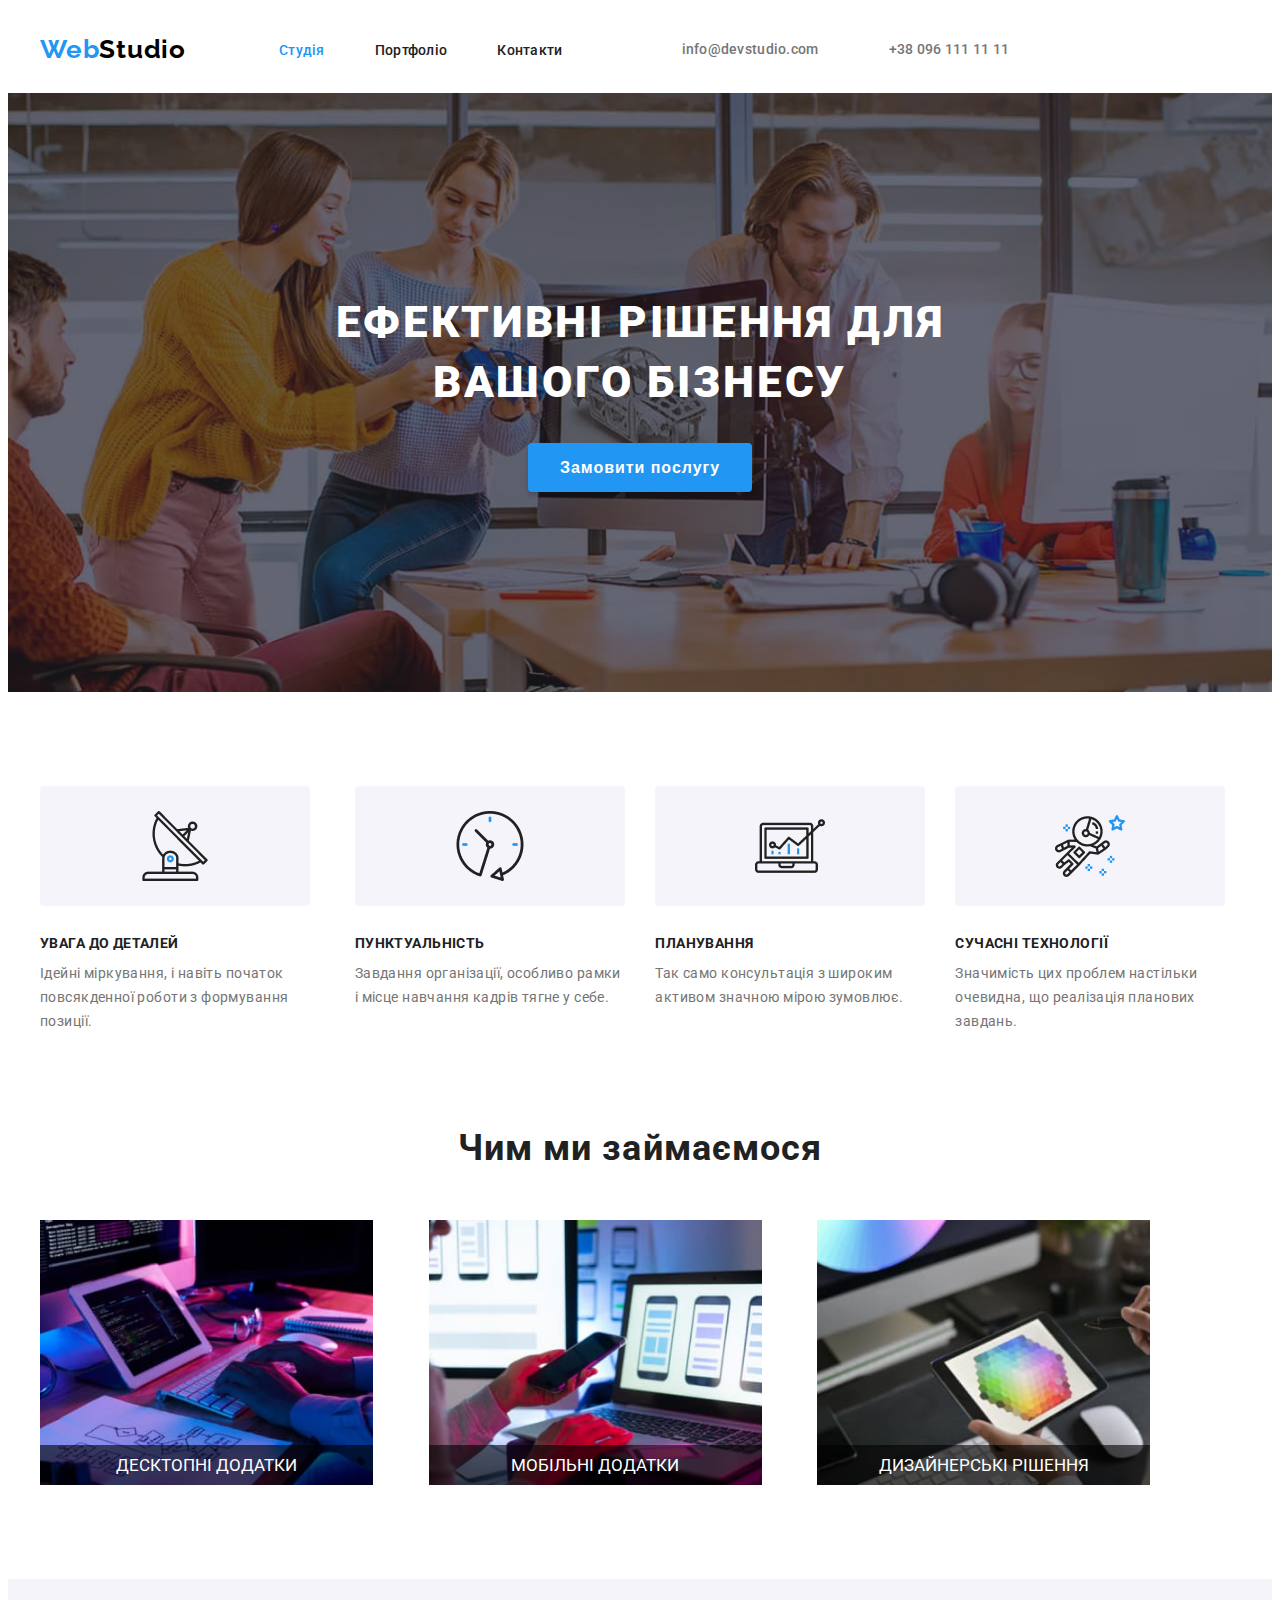
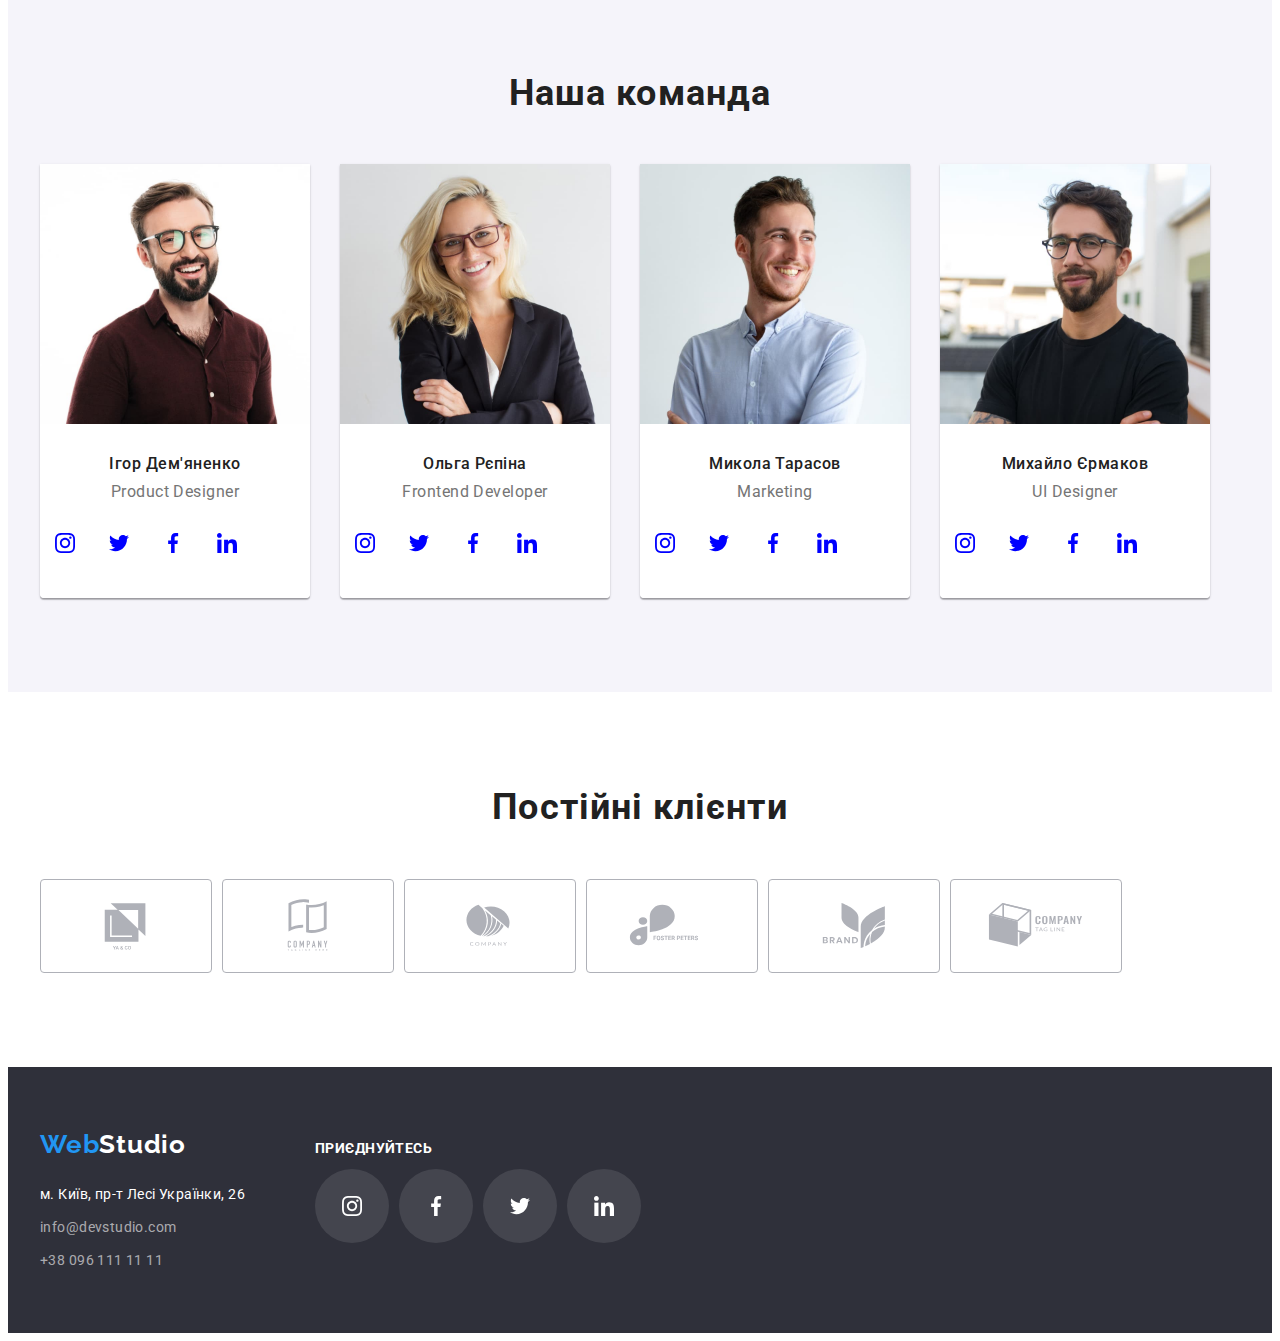
==== index.html @ fe5bbd35 "982747834642" ====
<!DOCTYPE html>
<html lang="en">
<head>
  <meta charset="UTF-8">
  <meta name="viewport" content="width=device-width, initial-scale=1.0">
  <title>Document</title>
  <link rel="stylesheet" href="https://cdnjs.cloudflare.com/ajax/libs/modern-normalize/2.0.0/modern-normalize.min.css" integrity="sha512-4xo8blKMVCiXpTaLzQSLSw3KFOVPWhm/TRtuPVc4WG6kUgjH6J03IBuG7JZPkcWMxJ5huwaBpOpnwYElP/m6wg==" crossorigin="anonymous" referrerpolicy="no-referrer" />
  <link rel="preconnect" href="https://fonts.googleapis.com">
<link rel="preconnect" href="https://fonts.gstatic.com" crossorigin>
<link href="https://fonts.googleapis.com/css2?family=Raleway:ital,wght@0,100..900;1,100..900&family=Roboto:ital,wght@0,100;0,300;0,400;0,500;0,700;0,900;1,100;1,300;1,400;1,500;1,700;1,900&display=swap" rel="stylesheet">
  <link rel="stylesheet" href="./css/reset.css">
  <link rel="stylesheet" href="./css/style.css">

</head>
<body>

<header class="header">
  <div class="container header-box">
    <a href="./index.html" class="header-logo"><span class="logo-color">Web</span>Studio</a>
    
    <ul class="nav-list">
      <li class="nav-item"><a class="nav-link ective" href="./index.html">Студія</a></li>
      <li class="nav-item"><a class="nav-link" href="./pages/portfolio.html">Портфоліо</a></li>
      <li class="nav-item"><a class="nav-link" href="#">Контакти</a></li>
    </ul>
  
  <nav class="header-nav">
  <ul class="header-list">
    <li class="header-item"><a class="header-link" href="mailto:info@devstudio.com">
    <svg class="headersvg">
       <use href="./images/symbol-defs.svg#icon-smartphone"></use>

       </svg>info@devstudio.com</a>
       </li>

    <li class="header-item"><a class="header-link" href="tel:+380961111111">
       <svg class="headersvg">
       <use href="./images/symbol-defs.svg#icon-envelope-hover"></use>

       </svg> +38 096 111 11 11 </a>
    </li>
  </nav>

  </ul>
  </div>
</header>

<main>
  <!-- секція герой -->
  <section class="hero">
    <div class="container">
    <h1 class="hero-title">Ефективні рішення для вашого бізнесу</h1>
    <button type="button" class="hero-btn">Замовити послугу</button>
  </div>
  </section>
  <!-- секція рішення -->
   <section class="decision">
    <div class="container">
    <ul class="decision-list">
      <li class="decision-item">
        <h2 class="decision-title">УВАГА ДО ДЕТАЛЕЙ</h2>
        <p class="decision-text">Ідейні міркування, і навіть початок повсякденної роботи з формування позиції.</p>
      </li>
      <li class="decision-item">
        <h2 class="decision-title">ПУНКТУАЛЬНІСТЬ</h2>
        <p class="decision-text">Завдання організації, особливо рамки і місце навчання кадрів тягне у себе.</p>
      </li>
      <li class="decision-item">
        <h2 class="decision-title">ПЛАНУВАННЯ</h2>
        <p class="decision-text">Так само консультація з широким активом значною мірою зумовлює.</p>
      </li>
      <li class="decision-item">
        <h2 class="decision-title">СУЧАСНІ ТЕХНОЛОГІЇ</h2>
        <p class="decision-text">Значимість цих проблем настільки очевидна, що реалізація планових завдань.</p>
      </li>
    </ul>
  </div>
   </section>
   <!-- секція Чим ми займаємося -->
   <section class="services">
    <div class="container"> 
    <h2 class="services-title">Чим ми займаємося</h2>
    <ul class="services-list">
      
      
<div class="service-container">
    <div class="service-item">
        <img src="./img/pc.jpg" alt="Десктопні додатки">
        <div class="service-label">ДЕСКТОПНІ ДОДАТКИ</div>
    </div>
    <div class="service-item">
        <img src="./img/phoneandpc.jpg" alt="Мобільні додатки">
        <div class="service-label">МОБІЛЬНІ ДОДАТКИ</div>
    </div>
    <div class="service-item">
        <img src="./img/design.jpg" alt="Дизайнерські рішення">
        <div class="service-label">ДИЗАЙНЕРСЬКІ РІШЕННЯ</div>
    </div>
</div>

  </ul>
</div>
   </section>

<section class="team">
  <div class="container">
    <h2 class="team-title">Наша команда</h2>
    <ul class="team-list">
      <li class="team-item">
        <img class="team-img" src="./img/ihordemyanenko.jpg" alt="Ігор Дем'яненко">
        <div class="team-box">
        <h3 class="team-nam">Ігор Дем'яненко</h3>
        <p class="team-text">Product Designer</p>
        <ul class="team-ul">
          <li class="team-li">
            <a target="_blank" href="https://www.instagram.com/" class="team-link">
                 <svg class="team-svg">
                  <use href="/img/symbol-defs.svg#icon-instagram" class="team-app"></use>
                 </svg>
            </a>
          </li>
        </ul>
        <ul class="team-ul">
          <li class="team-li">
            <a target="_blank" href="https://twitter.com/?lang=ru" class="team-link">
                 <svg class="team-svg">
                  <use href="/img/symbol-defs.svg#icon-twitter" class="team-app"></use>
                 </svg>
            </a>
          </li>
        </ul>
        <ul class="team-ul">
          <li class="team-li">
            <a target="_blank" href="https://uk-ua.facebook.com/" class="team-link">
                 <svg class="team-svg">
                  <use href="/img/symbol-defs.svg#icon-facebook" class="team-app"></use>
                 </svg>
            </a>
          </li>
        </ul>
        <ul class="team-ul">
          <li class="team-li">
            <a target="_blank" href="https://ua.linkedin.com/" class="team-link">
                 <svg class="team-svg">
                  <use href="/img/symbol-defs.svg#icon-linkedin-1" class="team-app"></use>
                 </svg>
            </a>
          </li>
        </ul>
      </div>
      </li>
      <li class="team-item">
        <img class="team-img" src="./img/olgarepina.jpg" alt="Ольга Рєпіна">
        <div class="team-box">
        <h3 class="team-nam">Ольга Рєпіна</h3>
        <p class="team-text">Frontend Developer</p>
        <ul class="team-ul">
          <li class="team-li">
            <a target="_blank" href="https://www.instagram.com/" class="team-link">
                 <svg class="team-svg">
                  <use href="/img/symbol-defs.svg#icon-instagram" class="team-app"></use>
                 </svg>
            </a>
          </li>
        </ul>
        <ul class="team-ul">
          <li class="team-li">
            <a target="_blank" href="https://twitter.com/?lang=ru" class="team-link">
                 <svg class="team-svg">
                  <use href="/img/symbol-defs.svg#icon-twitter" class="team-app"></use>
                 </svg>
            </a>
          </li>
        </ul>
        <ul class="team-ul">
          <li class="team-li">
            <a target="_blank" href="https://uk-ua.facebook.com/" class="team-link">
                 <svg class="team-svg">
                  <use href="/img/symbol-defs.svg#icon-facebook" class="team-app"></use>
                 </svg>
            </a>
          </li>
        </ul>
        <ul class="team-ul">
          <li class="team-li">
            <a target="_blank" href="https://ua.linkedin.com/" class="team-link">
                 <svg class="team-svg">
                  <use href="/img/symbol-defs.svg#icon-linkedin-1" class="team-app"></use>
                 </svg>
            </a>
          </li>
        </ul>
      </div>
      </li>
      
      <li class="team-item">
        <img class="team-img" src="./img/mykolatarasov.jpg" alt="Микола Тарасов">
        <div class="team-box">
        <h3 class="team-nam">Микола Тарасов</h3>
        <p class="team-text">Marketing</p>
        <ul class="team-ul">
          <li class="team-li">
            <a target="_blank" href="https://www.instagram.com/" class="team-link">
                 <svg class="team-svg">
                  <use href="/img/symbol-defs.svg#icon-instagram" class="team-app"></use>
                 </svg>
            </a>
          </li>
        </ul>
        <ul class="team-ul">
          <li class="team-li">
            <a target="_blank" href="https://twitter.com/?lang=ru" class="team-link">
                 <svg class="team-svg">
                  <use href="/img/symbol-defs.svg#icon-twitter" class="team-app"></use>
                 </svg>
            </a>
          </li>
        </ul>
        <ul class="team-ul">
          <li class="team-li">
            <a target="_blank" href="https://uk-ua.facebook.com/" class="team-link">
                 <svg class="team-svg">
                  <use href="/img/symbol-defs.svg#icon-facebook" class="team-app"></use>
                 </svg>
            </a>
          </li>
        </ul>
        <ul class="team-ul">
          <li class="team-li">
            <a target="_blank" href="https://ua.linkedin.com/" class="team-link">
                 <svg class="team-svg">
                  <use href="/img/symbol-defs.svg#icon-linkedin-1" class="team-app"></use>
                 </svg>
            </a>
          </li>
        </ul>
      </div>
      </li>
     
      <li class="team-item">
        <img class="team-img" src="./img/mykhailoyermakov.jpg" alt="Михайло Єрмаков">
        <div class="team-box">
        <h3 class="team-nam">Михайло Єрмаков</h3>
        <p class="team-text">UI Designer</p>
        <ul class="team-ul">
          <li class="team-li">
             <a target="_blank" href="https://www.instagram.com/" class="team-link">
                 <svg class="team-svg">
                  <use href="/img/symbol-defs.svg#icon-instagram" class="team-app"></use>
                 </svg>
            </a>
          </li>
        </ul>
        <ul class="team-ul">
          <li class="team-li">
            <a target="_blank" href="https://twitter.com/?lang=ru" class="team-link">
                 <svg class="team-svg">
                  <use href="/img/symbol-defs.svg#icon-twitter" class="team-app"></use>
                 </svg>
            </a>
          </li>
        </ul>
        <ul class="team-ul">
          <li class="team-li">
            <a target="_blank" href="https://uk-ua.facebook.com/" class="team-link">
                 <svg class="team-svg">
                  <use href="/img/symbol-defs.svg#icon-facebook" class="team-app"></use>
                 </svg>
            </a>
          </li>
        </ul>
        <ul class="team-ul">
          <li class="team-li">
            <a target="_blank" href="https://ua.linkedin.com/" class="team-link">
                 <svg class="team-svg">
                  <use href="/img/symbol-defs.svg#icon-linkedin-1" class="team-app"></use>
                 </svg>
            </a>
          </li>
        </ul>
      </div>
      </li>
      
    </ul>
  </div>
   </section>

<!-- ============================================= -->
<section class="clients">
  <div class="container">
  <h2 class="clients-title">Постійні клієнти</h2>
  <ul class="ul-clients">
  
   <li class="li-clients"><a href="#"  class="a-clients"><svg class="icon-clients"><use href="/img/symbol-defs.svg#icon-qwerty"></use></svg></a></li>
   <li class="li-clients"><a href="#"  class="a-clients"><svg class="icon-clients"><use href="/img/symbol-defs.svg#icon-cartaa"></use></svg></a></li>
   <li class="li-clients"><a href="#"  class="a-clients"><svg class="icon-clients"><use href="/img/symbol-defs.svg#icon-plan"></use></svg></a></li>
   <li class="li-clients"><a href="#"  class="a-clients"><svg class="icon-clients"><use href="/img/symbol-defs.svg#icon-logotip"></use></svg></a></li>
   <li class="li-clients"><a href="#"  class="a-clients"><svg class="icon-clients"><use href="/img/symbol-defs.svg#icon-listik"></use></svg></a></li>
   <li class="li-clients"><a href="#"  class="a-clients"><svg class="icon-clients"><use href="/img/symbol-defs.svg#icon-corobka"></use></svg></a></li>

  </ul>
 </div>
</section>
</main>

<!-- ============================================= -->
<footer class="footer">
  <div class="container footercontainer">
<div class="footer-div">
  <a href="./index.html" class="head-logo"><span class="log-color">Web</span>Studio</a>
  <address class="address">
  <a class="address-link" href="./index.html/https://www.google.com/maps/d/viewer?mid=10uSM3H-mIU3GznYo2szRIEphczw&hl=en_US&ll=50.42732700000001%2C30.538092&z=17" target="_blank">м. Київ, пр-т Лесі Українки, 26</a>
  <ul class="footer-list">
    <li  class="footer-item"><a class="footer-link" href="mailto:info@devstudio.com">info@devstudio.com</a></li>
    <li  class="footer-item"><a class="footer-link" href="tel:+380961111111">+38 096 111 11 11</a></li>
  </ul>
</address>

</div>

<div class="div-footer-icons">

<h3 class="h3-footer-join">приєднуйтесь</h3>

<ul class="ul-footer-join">
  
  <li class="li-footer-join"><a href="#"  class="a-footer-join"><svg class="icon-footer-join"><use href="/img/symbol-defs.svg#icon-instagramx"></use></svg></a></li>
  <li class="li-footer-join"><a href="#"  class="a-footer-join"><svg class="icon-footer-join"><use href="/img/symbol-defs.svg#icon-facebookx"></use></svg></a></li>
  <li class="li-footer-join"><a href="#"  class="a-footer-join"><svg class="icon-footer-join"><use href="/img/symbol-defs.svg#icon-twitterx"></use></svg></a></li>
 <li class="li-footer-join"><a href="#"  class="a-footer-join"><svg class="icon-footer-join"><use href="/img/symbol-defs.svg#icon-linkedinx"></use></svg></a></li>

</div>

</footer> 

</div>

</ul>

</body>

</html>
---- css/style.css ----
:root {
    --logo-color:#000;
    --accent-color:#2196F3;
    --text-color:#212121;
    --addtext-color:#757575;
    --title-color:#FFF;
    --team-beckground:#F5F4FA;
    --clients-background:#F5F4FA;
    --footer-beckground:#2F303A;
    --footer-number:rgba(255, 255, 255, 0.60);


}

body {

    font-family: "Roboto";
   
   }

   .container {
    width: 1200px;
    margin-right: auto;
    margin-left: auto;
    padding-left: 15px;
    padding-right: 15px;
    /* outline: 1px solid red; */
}

.header {
    padding-top: 24px;
    padding-bottom: 25px;
}

.header-box {
    display: flex;
   align-items: center;
}

.header-logo  {
color: var(--logo-color);
font-family: "Raleway";
font-size: 26px;
font-style: normal;
font-weight: 700;
line-height: 1.38;
letter-spacing: 0.78px;
margin-right: 93px;
}


.logo-color  {
color: var(--accent-color);
font-family: "Raleway";
font-size: 26px;
font-style: normal;
font-weight: 700;
line-height: 1.38;
letter-spacing: 0.78px;
}

.log-color   {
color: var(--accent-color);
color: #2196F3;
font-family: "Raleway";
font-size: 26px;
font-style: normal;
font-weight: 700;
line-height: 1.38;
letter-spacing: 0.78px;
}

.head-logo {
color: var(--logo-color);
color: #FFF;
font-family: "Raleway";
font-size: 26px;
font-style: normal;
font-weight: 700;
line-height: 1.38;
letter-spacing: 0.78px;
}

.header-nav{
    margin-left: 93px;
    margin-right: auto;
    display: flex;
    gap: 50px;
}

.nav-list {
    display: flex;
    gap: 50px;
}

.header-list {
    display: flex;
    gap: 50px;
    margin-left: auto;
}

.header-item{
    display: flex;
    align-items: center;
}

.header-item:hover{
    color: var(--accent-color);
    .headersvg{
        fill: #2196F3;
    }
}

.header-link:hover{
    color: var(--accent-color);
    font-size: 14px;
    font-style: normal;
    font-weight: 500;
    line-height: normal;
    letter-spacing: 0.28px;
}

.header-link{
    color: var(--addtext-color);
     font-size: 14px;
    font-style: normal;
    font-weight: 500;
    line-height: normal;
    letter-spacing: 0.28px;
    display: flex;
    align-items: center;
    gap: 10px;
}

.header-list{
 display: flex;
 gap: 50px;
}

.headersvg{
    fill: red;
}

.header-item:first-child .headersvg{
    width: 16px;
    height: 12px;
}

.headersvg:last-child{
    width: 10px;
    height: 16px;
}

.nav-link {
 color: var(--text-color);  
font-size: 14px;
font-style: normal;
font-weight: 500;
line-height: 1.14;
letter-spacing: 0.28px;
}

.ective {
    color: var(--accent-color);
}

.nav-link:hover,  .nav-link:focus {
color: var(--accent-color);

}

.header-link {
color: var(--addtext-color);
font-size: 14px;
font-weight: 500;
line-height: 1.14;
letter-spacing: 0.28px;
}

.header-link:hover {
    color: var(--accent-color);
}
/* ==================== */







.hero {
background-color: var(--footer-beckground);
padding-top: 200px;
padding-bottom: 200px;
text-align: center;
background-image:linear-gradient(rgba(47, 48, 58, 0.40),rgba(47, 48, 58, 0.40)),url(../img/bag.jpg);
background-repeat: no-repeat;
background-position: center;
background-size: cover;
}

.hero-title {
    color: var(--title-color);
    text-align: center;
    font-size: 44px;
    font-style: normal; 
    font-weight: 900;
    line-height: 1.36;
    letter-spacing: 2.64px;
    text-transform: uppercase;
    width: 696px;
    margin-left: auto;
    margin-right: auto;
    margin-bottom: 30px;
}


.hero-btn {
 background-color: var(--accent-color);
color: var(--title-color);
text-align: center;
font-size: 16px;
font-style: normal;
font-weight: 700;
line-height: 1.87; /* 187.5% */
letter-spacing: 0.96px;
padding: 10px 32px;
border: none;
border-radius: 4px;
box-shadow: 0px 4px 4px 0px rgba(0, 0, 0, 0.15);

}
/* ========================== */
.decision {
    background-color: var(--main-background);
    padding-top: 94px;
    
}

.decision-list {
    display: flex;
  gap: 30px;
}

.decision-item::before {
content:"";
display: block;
width: 270px;
height: 120px;
border-radius: 4px;
background: #F5F4FA;
background-image: url(../img/antenna.png);
background-repeat: no-repeat;
background-position: center;
background-size: 70px;
margin-bottom: 30px;
}

.decision-item:nth-child(2)::before {
 background-image: url(../img/clock.png);
}

.decision-item:nth-child(3)::before {
    background-image: url(../img/diagram.png)
   }

   .decision-item:nth-child(4)::before {
    background-image: url(../img/astronaut.png);
   }


.decision-title {
color: var(--text-color);
font-size: 14px;
font-style: normal;
font-weight: 700;
line-height: 1.14;
letter-spacing: 0.42px;
text-transform: uppercase;
margin-bottom: 10px;
}

.decision-text {
color: var(--addtext-color);
font-size: 14px;
font-style: normal;
font-weight: 400;
line-height: 1.71; /* 171.429% */
letter-spacing: 0.42px;
}
/* ================================== */
.services {
    padding-top: 94px;
    padding-bottom: 94px;
    
}

.services-list{
    display: flex;
    gap: 30px;
}

   .services-title {
color: var(--text-color);
text-align: center;
font-size: 36px;
font-style: normal;
font-weight: 700;
line-height: 1.16;
letter-spacing: 1.08px;
margin-bottom: 50px;
   }

.service-container {
    display: flex;
    justify-content: space-between;
}

.service-item {
    position: relative;
    width: 30%; 
}

.service-item img {
    width: 100%;
    height: auto;
    display: block;
}

.service-label {
    position: absolute;
    bottom: 0;
    left: 0;
    right: 0;
    background-color: rgba(0, 0, 0, 0.6); /* Напівпрозорий чорний фон */
    color: #ffffff;
    text-align: center;
    padding: 10px 0;
    font-size: 17px; 
    
}

/* ================================== */

.team {
    background-color: var(--team-beckground);
  padding-top: 94px;
  padding-bottom: 94px;
  align-items: center;
  justify-content: center;
  display: flex;
}

.team-img {
    width: 270px;
}

.team-list {
    display: flex;
    gap: 30px;
}

.team-item {
    border-radius: 0px 0px 4px 4px;
    box-shadow: 0px 1px 3px 0px rgba(0, 0, 0, 0.12), 0px 1px 1px 0px rgba(0, 0, 0, 0.14), 0px 2px 1px 0px rgba(0, 0, 0, 0.20);
}

.team-box {
   padding-top: 30px;
   padding-bottom: 30px;
   background-color: #FFF;
   border-radius: 0px 0px 4px 4px;
}

.team-title {
    color: var(--text-color);
text-align: center;
font-size: 36px;
font-style: normal;
font-weight: 700;
line-height: 1.16;
letter-spacing: 1.08px;
margin-bottom: 50px;
}

.team-nam {
    color: var(--text-color);
 text-align: center;
    font-size: 16px;
    font-style: normal;
    font-weight: 500;
    line-height: normal;
    letter-spacing: 0.48px;
    margin-bottom: 10px;
}



.team-text {
    color: var(--addtext-color);
text-align: center;
font-size: 16px;
font-style: normal;
font-weight: 400;
line-height: 1.18;
letter-spacing: 0.48px;
}

.team-ul{
    display: inline-block;
    gap: 10px;
    margin-top: 16px;
}

.team-svg{
    width: 20px;
    height: 20px;
    fill: blue;
}

.team-link{
    width: 50px;
    height: 50px;
    border-radius: 50%;
    display: flex;
    justify-content: center;
    align-items: center;
}


/* ================== */
    

.clients {
    background-color: var(--clients-beckground);
    padding-top: 94px;
    padding-bottom: 94px;
}

.clients-title {
    color: var(--text-color);
text-align: center;
font-size: 36px;
font-style: normal;
font-weight: 700;
line-height: 1.19;
letter-spacing: 1.08px;
padding-bottom: 50px;
}

.footer {
    background-color: var(--footer-beckground);
    padding-top: 60px;
    padding-bottom: 60px;
}

.footercontainer{
    display: flex;
    align-items: baseline;
}

.footer-div{
    margin-right: 70px;
}

.address-link {
    color: var(--title-color);
font-size: 14px;
font-style: normal;
font-weight: 400;
line-height: 1.71; /* 171.429% */
letter-spacing: 0.42px;
}

.address {
    margin-top: 20px;
}


.footer-link {
    color: var(--footer-number);
font-size: 14px;
font-style: normal;
font-weight: 400;
line-height: 1.71; /* 171.429% */
letter-spacing: 0.42px;
}

.footer-list {
    margin-top: 9px;
    display: flex;
  flex-direction: column;
  gap: 9px;
}


.portfolio {
    padding-top: 94px;
    padding-bottom: 94px;
}

.portfolio-list {
    display: flex;
    justify-content: center;
    gap: 8px;
}

.portfolio-button {
color: var(--main-background);
text-align: center;
font-size: 16px;
font-style: normal;
font-weight: 500;
line-height: 26px; 
letter-spacing: 0.48px;
padding: 6px 22px;
border-radius: 4px;
background-color: #F5F4FA;
border: none;
}

.portfolio-button:hover {
    background-color: var(--accent-color);
    color: #FFF;
    box-shadow: 0px 3px 1px 0px rgba(0, 0, 0, 0.10), 0px 1px 2px 0px rgba(0, 0, 0, 0.08), 0px 2px 2px 0px rgba(0, 0, 0, 0.12);

}

.cart-list {
    display: flex;
    flex-wrap: wrap;
    margin-top: 50px;
    gap: 30px;
}

.cart-box {
    padding: 20px 24px;
    
}

.cart-img {
    width: 100%;
}

.cart-item {
color: var(--main-background);
font-size: 18px;
font-style: normal;
font-weight: 700;
line-height: 36px;
letter-spacing: 1.08px;
border: 1px solid #EEE;
flex-basis: calc((100% - 60px) / 3);
}

.cart-item:hover {
    box-shadow: 0px 1px 1px 0px rgba(0, 0, 0, 0.12), 0px 4px 4px 0px rgba(0, 0, 0, 0.06), 1px 4px 6px 0px rgba(0, 0, 0, 0.16);
}

.cart-text {
color: var(--addtext-color);
font-size: 16px;
font-style: normal;
font-weight: 400;
line-height: 30px; 
letter-spacing: 0.48px;
}

.icon-clients{
    width: 106px;
    height: 60px;
    fill: #afb1b8;
}

.team-ul{
    align-items: center;
    justify-content: center;
    
}

.team-link{
   
}

.team-app{
    align-items: center;
    margin-left: 32px;
    margin-right: 32px;
}

.team-link:hover,
.team-link:focus{
    background-color: var(--accent-color);
    .team-svg{
        fill: white;
    }
}



.ul-clients{
    display: flex;
    gap: 10px;
    
}

.a-clients{
    width: 170px;
    height: 92px;
    border-radius: 4px;
    border: 1px solid #afb1b8;
    border-radius: 4px;
    display: flex;
    align-items: center;
    justify-content: center;
}

.a-clients:hover,
.a-clients:focus{
 border: none;
 outline: 0px solid #2196F3;
 border-radius: 50%;
 background-color: #2196F3;

}

.h3-footer-join{
    color: var(--title-color);
    font-size: 14px;
    font-style: normal;
    font-weight: 700px;
    line-height: 1.14px;
    letter-spacing: 0.42px;
    text-transform: uppercase;
    margin-bottom: 20px;
}

.ul-footer-join{
    display: flex;
    gap: 10px;
}

.icon-footer-join{
    width: 20px;
    height: 20px;
    fill: #FFFFFF;
}

.a-footer-join{
    background-color: rgba(255, 255, 255, 0.10);
    border-radius: 50%;
    padding: 12px 12px 12px 12px;
}


.a-footer-join{
    width: 50px;
    height: 50px;
    display: flex;
    justify-content: center;
    align-items: center;
    border-radius: 50%;
}


.a-footer-join:focus{
    background: #2196F3;
    border-radius: 60%;
}


.a-footer-join:hover{
    background: #2196F3;
    border-radius: 60%;
}
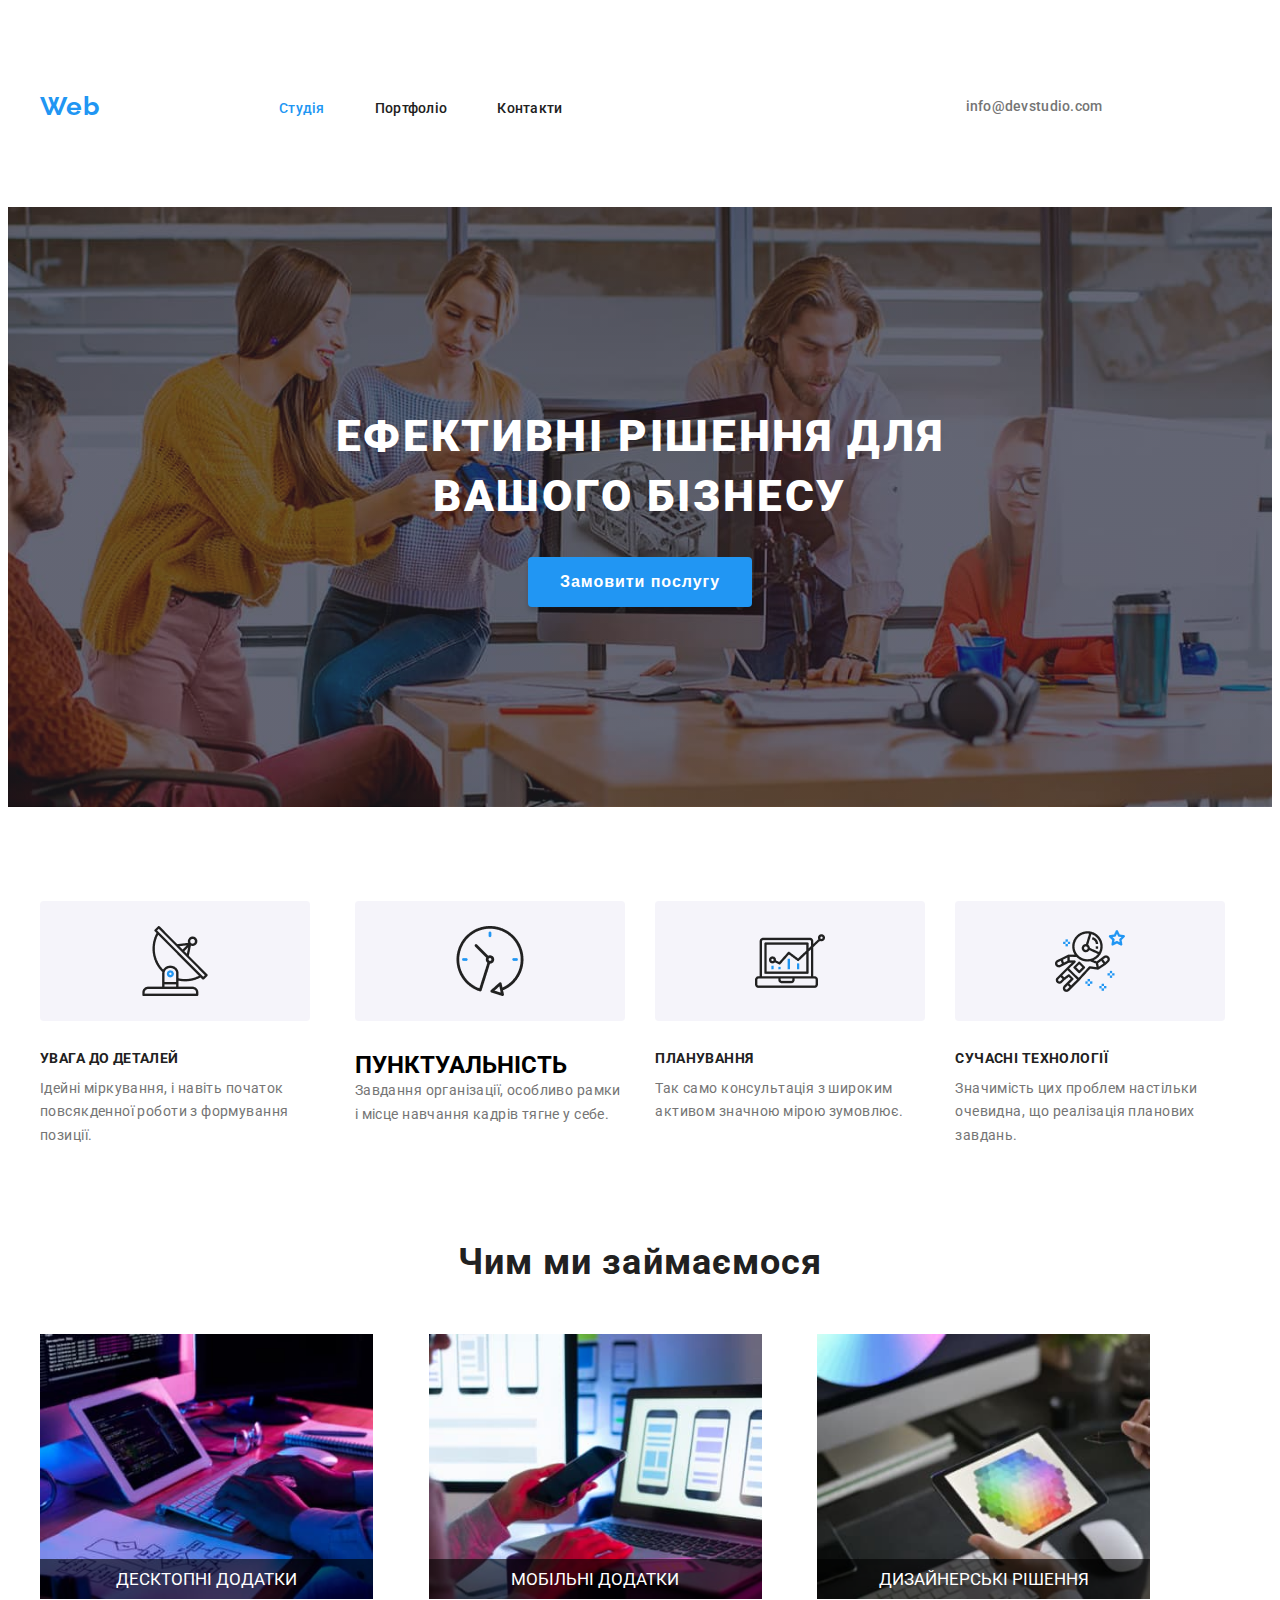
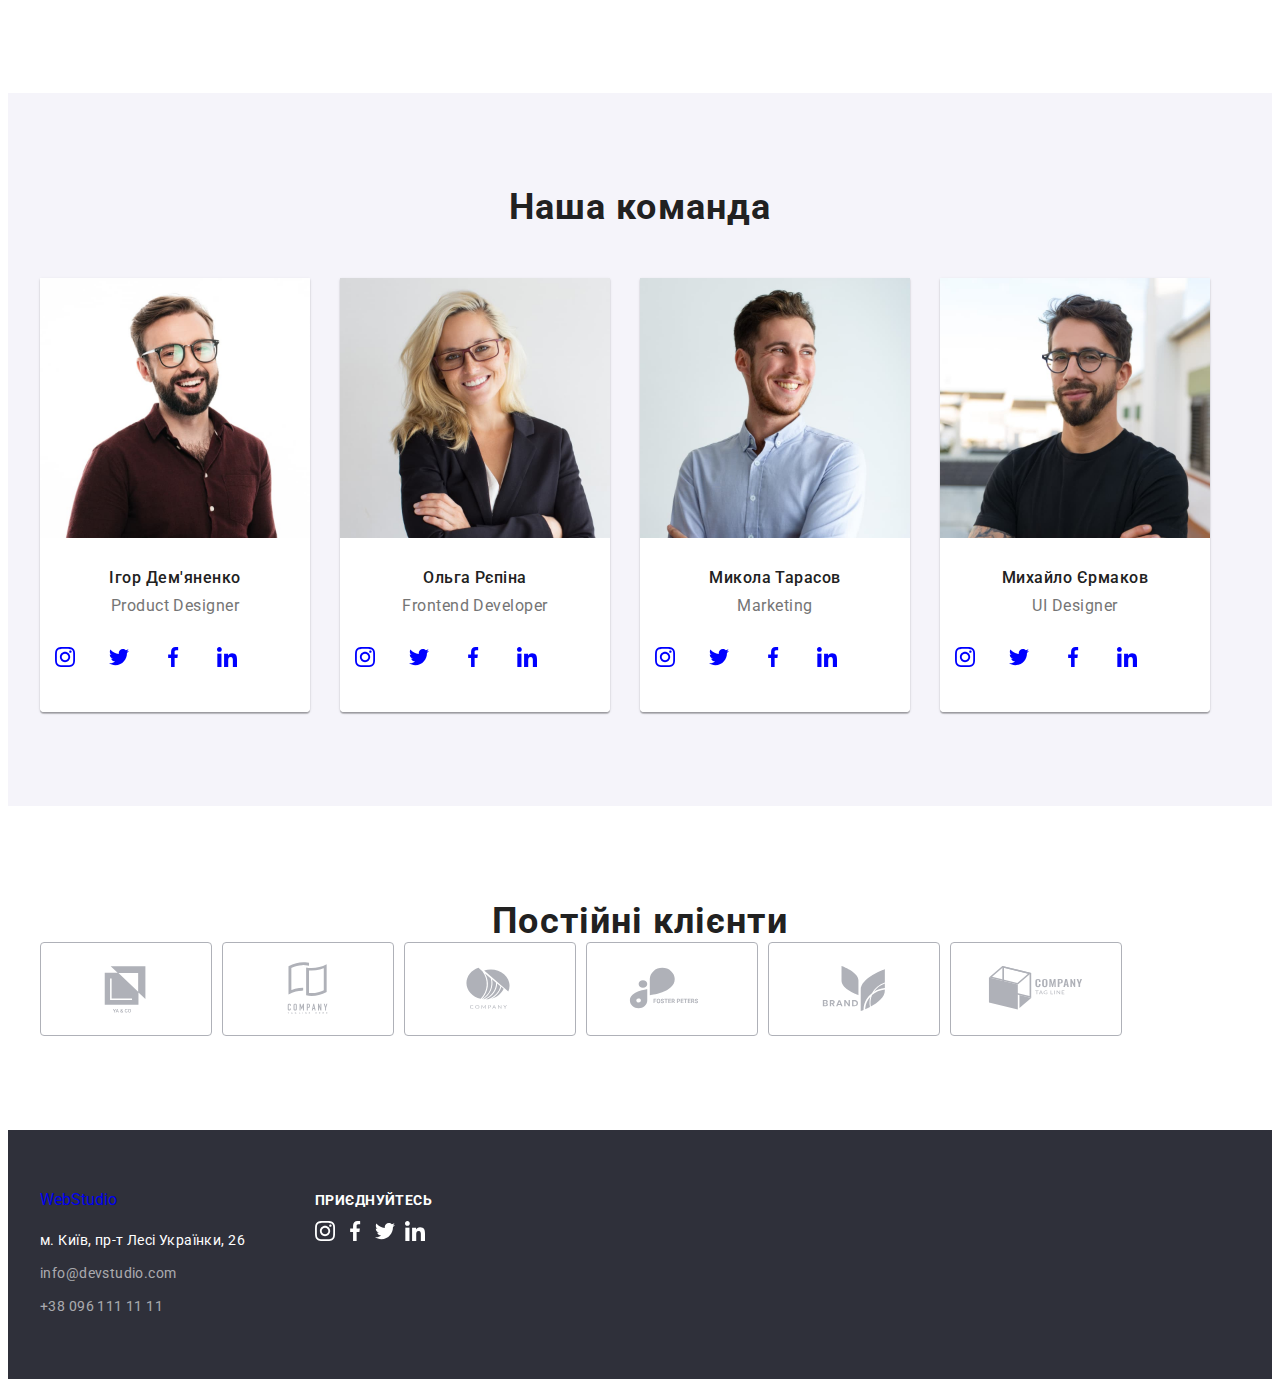
==== commit cf644eb0: "12143553422" ====
--- a/index.html
+++ b/index.html
@@ -8,32 +8,31 @@
   <link rel="preconnect" href="https://fonts.googleapis.com">
 <link rel="preconnect" href="https://fonts.gstatic.com" crossorigin>
 <link href="https://fonts.googleapis.com/css2?family=Raleway:ital,wght@0,100..900;1,100..900&family=Roboto:ital,wght@0,100;0,300;0,400;0,500;0,700;0,900;1,100;1,300;1,400;1,500;1,700;1,900&display=swap" rel="stylesheet">
-  <link rel="stylesheet" href="./css/reset.css">
-  <link rel="stylesheet" href="./css/style.css">
+ <link rel="stylesheet" href="./style/main.min.css">
 
 </head>
 <body>
 
 <header class="header">
-  <div class="container header-box">
-    <a href="./index.html" class="header-logo"><span class="logo-color">Web</span>Studio</a>
+  <div class="container header__box">
+    <a href="./index.html" class="header__logo"><span class="header__color">Web</span>Studio</a>
     
-    <ul class="nav-list">
-      <li class="nav-item"><a class="nav-link ective" href="./index.html">Студія</a></li>
-      <li class="nav-item"><a class="nav-link" href="./pages/portfolio.html">Портфоліо</a></li>
-      <li class="nav-item"><a class="nav-link" href="#">Контакти</a></li>
+    <ul class="header__lis">
+      <li class="nav__item"><a class="header__lin ective" href="./index.html">Студія</a></li>
+      <li class="nav__item"><a class="header__lin" href="./pages/portfolio.html">Портфоліо</a></li>
+      <li class="nav__item"><a class="header__lin" href="#">Контакти</a></li>
     </ul>
   
-  <nav class="header-nav">
-  <ul class="header-list">
-    <li class="header-item"><a class="header-link" href="mailto:info@devstudio.com">
+  <nav class="header__nav">
+  <ul class="header__list">
+    <li class="header__item"><a class="header__link" href="mailto:info@devstudio.com">
     <svg class="headersvg">
        <use href="./images/symbol-defs.svg#icon-smartphone"></use>
 
        </svg>info@devstudio.com</a>
        </li>
 
-    <li class="header-item"><a class="header-link" href="tel:+380961111111">
+    <li class="header__item"><a class="header__link" href="tel:+380961111111">
        <svg class="headersvg">
        <use href="./images/symbol-defs.svg#icon-envelope-hover"></use>
 
@@ -42,6 +41,12 @@
   </nav>
 
   </ul>
+
+
+
+
+
+
   </div>
 </header>
 
@@ -49,29 +54,36 @@
   <!-- секція герой -->
   <section class="hero">
     <div class="container">
-    <h1 class="hero-title">Ефективні рішення для вашого бізнесу</h1>
-    <button type="button" class="hero-btn">Замовити послугу</button>
+    <h1 class="hero__title">Ефективні рішення для вашого бізнесу</h1>
+    <button type="button" class="hero__btn">Замовити послугу</button>
   </div>
   </section>
+
+
+
+
+
+<!-- -------------------------------- -->
+ 
   <!-- секція рішення -->
    <section class="decision">
     <div class="container">
-    <ul class="decision-list">
-      <li class="decision-item">
-        <h2 class="decision-title">УВАГА ДО ДЕТАЛЕЙ</h2>
-        <p class="decision-text">Ідейні міркування, і навіть початок повсякденної роботи з формування позиції.</p>
-      </li>
-      <li class="decision-item">
+    <ul class="decision__list">
+      <li class="decision__item">
+        <h2 class="decision__title">УВАГА ДО ДЕТАЛЕЙ</h2>
+        <p class="decision__text">Ідейні міркування, і навіть початок повсякденної роботи з формування позиції.</p>
+      </li>
+      <li class="decision__item">
         <h2 class="decision-title">ПУНКТУАЛЬНІСТЬ</h2>
-        <p class="decision-text">Завдання організації, особливо рамки і місце навчання кадрів тягне у себе.</p>
-      </li>
-      <li class="decision-item">
-        <h2 class="decision-title">ПЛАНУВАННЯ</h2>
-        <p class="decision-text">Так само консультація з широким активом значною мірою зумовлює.</p>
-      </li>
-      <li class="decision-item">
-        <h2 class="decision-title">СУЧАСНІ ТЕХНОЛОГІЇ</h2>
-        <p class="decision-text">Значимість цих проблем настільки очевидна, що реалізація планових завдань.</p>
+        <p class="decision__text">Завдання організації, особливо рамки і місце навчання кадрів тягне у себе.</p>
+      </li>
+      <li class="decision__item">
+        <h2 class="decision__title">ПЛАНУВАННЯ</h2>
+        <p class="decision__text">Так само консультація з широким активом значною мірою зумовлює.</p>
+      </li>
+      <li class="decision__item">
+        <h2 class="decision__title">СУЧАСНІ ТЕХНОЛОГІЇ</h2>
+        <p class="decision__text">Значимість цих проблем настільки очевидна, що реалізація планових завдань.</p>
       </li>
     </ul>
   </div>
@@ -79,22 +91,22 @@
    <!-- секція Чим ми займаємося -->
    <section class="services">
     <div class="container"> 
-    <h2 class="services-title">Чим ми займаємося</h2>
-    <ul class="services-list">
+    <h2 class="services__title">Чим ми займаємося</h2>
+    <ul class="services__list">
       
       
-<div class="service-container">
-    <div class="service-item">
+<div class="services__container">
+    <div class="services__item">
         <img src="./img/pc.jpg" alt="Десктопні додатки">
-        <div class="service-label">ДЕСКТОПНІ ДОДАТКИ</div>
+        <div class="services__label">ДЕСКТОПНІ ДОДАТКИ</div>
     </div>
-    <div class="service-item">
+    <div class="services__item">
         <img src="./img/phoneandpc.jpg" alt="Мобільні додатки">
-        <div class="service-label">МОБІЛЬНІ ДОДАТКИ</div>
+        <div class="services__label">МОБІЛЬНІ ДОДАТКИ</div>
     </div>
-    <div class="service-item">
+    <div class="services__item">
         <img src="./img/design.jpg" alt="Дизайнерські рішення">
-        <div class="service-label">ДИЗАЙНЕРСЬКІ РІШЕННЯ</div>
+        <div class="services__label">ДИЗАЙНЕРСЬКІ РІШЕННЯ</div>
     </div>
 </div>
 
@@ -104,88 +116,88 @@
 
 <section class="team">
   <div class="container">
-    <h2 class="team-title">Наша команда</h2>
-    <ul class="team-list">
-      <li class="team-item">
-        <img class="team-img" src="./img/ihordemyanenko.jpg" alt="Ігор Дем'яненко">
-        <div class="team-box">
-        <h3 class="team-nam">Ігор Дем'яненко</h3>
-        <p class="team-text">Product Designer</p>
-        <ul class="team-ul">
-          <li class="team-li">
-            <a target="_blank" href="https://www.instagram.com/" class="team-link">
-                 <svg class="team-svg">
-                  <use href="/img/symbol-defs.svg#icon-instagram" class="team-app"></use>
-                 </svg>
-            </a>
-          </li>
-        </ul>
-        <ul class="team-ul">
-          <li class="team-li">
-            <a target="_blank" href="https://twitter.com/?lang=ru" class="team-link">
-                 <svg class="team-svg">
-                  <use href="/img/symbol-defs.svg#icon-twitter" class="team-app"></use>
-                 </svg>
-            </a>
-          </li>
-        </ul>
-        <ul class="team-ul">
-          <li class="team-li">
-            <a target="_blank" href="https://uk-ua.facebook.com/" class="team-link">
-                 <svg class="team-svg">
-                  <use href="/img/symbol-defs.svg#icon-facebook" class="team-app"></use>
-                 </svg>
-            </a>
-          </li>
-        </ul>
-        <ul class="team-ul">
-          <li class="team-li">
-            <a target="_blank" href="https://ua.linkedin.com/" class="team-link">
-                 <svg class="team-svg">
-                  <use href="/img/symbol-defs.svg#icon-linkedin-1" class="team-app"></use>
+    <h2 class="team__title">Наша команда</h2>
+    <ul class="team__list">
+      <li class="team__item">
+        <img class="team__img" src="./img/ihordemyanenko.jpg" alt="Ігор Дем'яненко">
+        <div class="team__box">
+        <h3 class="team__nam">Ігор Дем'яненко</h3>
+        <p class="team__text">Product Designer</p>
+        <ul class="team__ul">
+          <li class="team__li">
+            <a target="_blank" href="https://www.instagram.com/" class="team__link">
+                 <svg class="team__svg">
+                  <use href="/img/symbol-defs.svg#icon-instagram" class="team__app"></use>
+                 </svg>
+            </a>
+          </li>
+        </ul>
+        <ul class="team__ul">
+          <li class="team__li">
+            <a target="_blank" href="https://twitter.com/?lang=ru" class="team__link">
+                 <svg class="team__svg">
+                  <use href="/img/symbol-defs.svg#icon-twitter" class="team__app"></use>
+                 </svg>
+            </a>
+          </li>
+        </ul>
+        <ul class="team__ul">
+          <li class="team__li">
+            <a target="_blank" href="https://uk-ua.facebook.com/" class="team__link">
+                 <svg class="team__svg">
+                  <use href="/img/symbol-defs.svg#icon-facebook" class="team__app"></use>
+                 </svg>
+            </a>
+          </li>
+        </ul>
+        <ul class="team__ul">
+          <li class="team__li">
+            <a target="_blank" href="https://ua.linkedin.com/" class="team__link">
+                 <svg class="team__svg">
+                  <use href="/img/symbol-defs.svg#icon-linkedin-1" class="team__app"></use>
                  </svg>
             </a>
           </li>
         </ul>
       </div>
       </li>
-      <li class="team-item">
-        <img class="team-img" src="./img/olgarepina.jpg" alt="Ольга Рєпіна">
-        <div class="team-box">
-        <h3 class="team-nam">Ольга Рєпіна</h3>
-        <p class="team-text">Frontend Developer</p>
-        <ul class="team-ul">
-          <li class="team-li">
-            <a target="_blank" href="https://www.instagram.com/" class="team-link">
-                 <svg class="team-svg">
-                  <use href="/img/symbol-defs.svg#icon-instagram" class="team-app"></use>
-                 </svg>
-            </a>
-          </li>
-        </ul>
-        <ul class="team-ul">
-          <li class="team-li">
-            <a target="_blank" href="https://twitter.com/?lang=ru" class="team-link">
-                 <svg class="team-svg">
-                  <use href="/img/symbol-defs.svg#icon-twitter" class="team-app"></use>
-                 </svg>
-            </a>
-          </li>
-        </ul>
-        <ul class="team-ul">
-          <li class="team-li">
-            <a target="_blank" href="https://uk-ua.facebook.com/" class="team-link">
-                 <svg class="team-svg">
-                  <use href="/img/symbol-defs.svg#icon-facebook" class="team-app"></use>
-                 </svg>
-            </a>
-          </li>
-        </ul>
-        <ul class="team-ul">
-          <li class="team-li">
-            <a target="_blank" href="https://ua.linkedin.com/" class="team-link">
-                 <svg class="team-svg">
-                  <use href="/img/symbol-defs.svg#icon-linkedin-1" class="team-app"></use>
+      <li class="team__item">
+        <img class="team__img" src="./img/olgarepina.jpg" alt="Ольга Рєпіна">
+        <div class="team__box">
+        <h3 class="team__nam">Ольга Рєпіна</h3>
+        <p class="team__text">Frontend Developer</p>
+        <ul class="team__ul">
+          <li class="team__li">
+            <a target="_blank" href="https://www.instagram.com/" class="team__link">
+                 <svg class="team__svg">
+                  <use href="/img/symbol-defs.svg#icon-instagram" class="team__app"></use>
+                 </svg>
+            </a>
+          </li>
+        </ul>
+        <ul class="team__ul">
+          <li class="team__li">
+            <a target="_blank" href="https://twitter.com/?lang=ru" class="team__link">
+                 <svg class="team__svg">
+                  <use href="/img/symbol-defs.svg#icon-twitter" class="team__app"></use>
+                 </svg>
+            </a>
+          </li>
+        </ul>
+        <ul class="team__ul">
+          <li class="team__li">
+            <a target="_blank" href="https://uk-ua.facebook.com/" class="team__link">
+                 <svg class="team__svg">
+                  <use href="/img/symbol-defs.svg#icon-facebook" class="team__app"></use>
+                 </svg>
+            </a>
+          </li>
+        </ul>
+        <ul class="team__ul">
+          <li class="team__li">
+            <a target="_blank" href="https://ua.linkedin.com/" class="team__link">
+                 <svg class="team__svg">
+                  <use href="/img/symbol-defs.svg#icon-linkedin-1" class="team__app"></use>
                  </svg>
             </a>
           </li>
@@ -193,43 +205,43 @@
       </div>
       </li>
       
-      <li class="team-item">
-        <img class="team-img" src="./img/mykolatarasov.jpg" alt="Микола Тарасов">
-        <div class="team-box">
-        <h3 class="team-nam">Микола Тарасов</h3>
-        <p class="team-text">Marketing</p>
-        <ul class="team-ul">
-          <li class="team-li">
-            <a target="_blank" href="https://www.instagram.com/" class="team-link">
-                 <svg class="team-svg">
-                  <use href="/img/symbol-defs.svg#icon-instagram" class="team-app"></use>
-                 </svg>
-            </a>
-          </li>
-        </ul>
-        <ul class="team-ul">
-          <li class="team-li">
-            <a target="_blank" href="https://twitter.com/?lang=ru" class="team-link">
-                 <svg class="team-svg">
-                  <use href="/img/symbol-defs.svg#icon-twitter" class="team-app"></use>
-                 </svg>
-            </a>
-          </li>
-        </ul>
-        <ul class="team-ul">
-          <li class="team-li">
-            <a target="_blank" href="https://uk-ua.facebook.com/" class="team-link">
-                 <svg class="team-svg">
-                  <use href="/img/symbol-defs.svg#icon-facebook" class="team-app"></use>
-                 </svg>
-            </a>
-          </li>
-        </ul>
-        <ul class="team-ul">
-          <li class="team-li">
-            <a target="_blank" href="https://ua.linkedin.com/" class="team-link">
-                 <svg class="team-svg">
-                  <use href="/img/symbol-defs.svg#icon-linkedin-1" class="team-app"></use>
+      <li class="team__item">
+        <img class="team__img" src="./img/mykolatarasov.jpg" alt="Микола Тарасов">
+        <div class="team__box">
+        <h3 class="team__nam">Микола Тарасов</h3>
+        <p class="team__text">Marketing</p>
+        <ul class="team__ul">
+          <li class="team__li">
+            <a target="_blank" href="https://www.instagram.com/" class="team__link">
+                 <svg class="team__svg">
+                  <use href="/img/symbol-defs.svg#icon-instagram" class="team__app"></use>
+                 </svg>
+            </a>
+          </li>
+        </ul>
+        <ul class="team__ul">
+          <li class="team__li">
+            <a target="_blank" href="https://twitter.com/?lang=ru" class="team__link">
+                 <svg class="team__svg">
+                  <use href="/img/symbol-defs.svg#icon-twitter" class="team__app"></use>
+                 </svg>
+            </a>
+          </li>
+        </ul>
+        <ul class="team__ul">
+          <li class="team__li">
+            <a target="_blank" href="https://uk-ua.facebook.com/" class="team__link">
+                 <svg class="team__svg">
+                  <use href="/img/symbol-defs.svg#icon-facebook" class="team__app"></use>
+                 </svg>
+            </a>
+          </li>
+        </ul>
+        <ul class="team__ul">
+          <li class="team__li">
+            <a target="_blank" href="https://ua.linkedin.com/" class="team__link">
+                 <svg class="team__svg">
+                  <use href="/img/symbol-defs.svg#icon-linkedin-1" class="team__app"></use>
                  </svg>
             </a>
           </li>
@@ -237,43 +249,43 @@
       </div>
       </li>
      
-      <li class="team-item">
-        <img class="team-img" src="./img/mykhailoyermakov.jpg" alt="Михайло Єрмаков">
-        <div class="team-box">
-        <h3 class="team-nam">Михайло Єрмаков</h3>
-        <p class="team-text">UI Designer</p>
-        <ul class="team-ul">
-          <li class="team-li">
-             <a target="_blank" href="https://www.instagram.com/" class="team-link">
-                 <svg class="team-svg">
-                  <use href="/img/symbol-defs.svg#icon-instagram" class="team-app"></use>
-                 </svg>
-            </a>
-          </li>
-        </ul>
-        <ul class="team-ul">
-          <li class="team-li">
-            <a target="_blank" href="https://twitter.com/?lang=ru" class="team-link">
-                 <svg class="team-svg">
-                  <use href="/img/symbol-defs.svg#icon-twitter" class="team-app"></use>
-                 </svg>
-            </a>
-          </li>
-        </ul>
-        <ul class="team-ul">
-          <li class="team-li">
-            <a target="_blank" href="https://uk-ua.facebook.com/" class="team-link">
-                 <svg class="team-svg">
-                  <use href="/img/symbol-defs.svg#icon-facebook" class="team-app"></use>
-                 </svg>
-            </a>
-          </li>
-        </ul>
-        <ul class="team-ul">
-          <li class="team-li">
-            <a target="_blank" href="https://ua.linkedin.com/" class="team-link">
-                 <svg class="team-svg">
-                  <use href="/img/symbol-defs.svg#icon-linkedin-1" class="team-app"></use>
+      <li class="team__item">
+        <img class="team__img" src="./img/mykhailoyermakov.jpg" alt="Михайло Єрмаков">
+        <div class="team__box">
+        <h3 class="team__nam">Михайло Єрмаков</h3>
+        <p class="team__text">UI Designer</p>
+        <ul class="team__ul">
+          <li class="team__li">
+             <a target="_blank" href="https://www.instagram.com/" class="team__link">
+                 <svg class="team__svg">
+                  <use href="/img/symbol-defs.svg#icon-instagram" class="team__app"></use>
+                 </svg>
+            </a>
+          </li>
+        </ul>
+        <ul class="team__ul">
+          <li class="team__li">
+            <a target="_blank" href="https://twitter.com/?lang=ru" class="team__link">
+                 <svg class="team__svg">
+                  <use href="/img/symbol-defs.svg#icon-twitter" class="team__app"></use>
+                 </svg>
+            </a>
+          </li>
+        </ul>
+        <ul class="team__ul">
+          <li class="team__li">
+            <a target="_blank" href="https://uk-ua.facebook.com/" class="team__link">
+                 <svg class="team__svg">
+                  <use href="/img/symbol-defs.svg#icon-facebook" class="team__app"></use>
+                 </svg>
+            </a>
+          </li>
+        </ul>
+        <ul class="team__ul">
+          <li class="team__li">
+            <a target="_blank" href="https://ua.linkedin.com/" class="team__link">
+                 <svg class="team__svg">
+                  <use href="/img/symbol-defs.svg#icon-linkedin-1" class="team__app"></use>
                  </svg>
             </a>
           </li>
@@ -288,15 +300,15 @@
 <!-- ============================================= -->
 <section class="clients">
   <div class="container">
-  <h2 class="clients-title">Постійні клієнти</h2>
-  <ul class="ul-clients">
+  <h2 class="clients__title">Постійні клієнти</h2>
+  <ul class="clients__clientsss">
   
-   <li class="li-clients"><a href="#"  class="a-clients"><svg class="icon-clients"><use href="/img/symbol-defs.svg#icon-qwerty"></use></svg></a></li>
-   <li class="li-clients"><a href="#"  class="a-clients"><svg class="icon-clients"><use href="/img/symbol-defs.svg#icon-cartaa"></use></svg></a></li>
-   <li class="li-clients"><a href="#"  class="a-clients"><svg class="icon-clients"><use href="/img/symbol-defs.svg#icon-plan"></use></svg></a></li>
-   <li class="li-clients"><a href="#"  class="a-clients"><svg class="icon-clients"><use href="/img/symbol-defs.svg#icon-logotip"></use></svg></a></li>
-   <li class="li-clients"><a href="#"  class="a-clients"><svg class="icon-clients"><use href="/img/symbol-defs.svg#icon-listik"></use></svg></a></li>
-   <li class="li-clients"><a href="#"  class="a-clients"><svg class="icon-clients"><use href="/img/symbol-defs.svg#icon-corobka"></use></svg></a></li>
+   <li class="clients__clientsas"><a href="#"  class="clients__clientsssa"><svg class="clients__clientser"><use href="/img/symbol-defs.svg#icon-qwerty"></use></svg></a></li>
+   <li class="clients__clientsas"><a href="#"  class="clients__clientsssa"><svg class="clients__clientser"><use href="/img/symbol-defs.svg#icon-cartaa"></use></svg></a></li>
+   <li class="clients__clientsas"><a href="#"  class="clients__clientsssa"><svg class="clients__clientser"><use href="/img/symbol-defs.svg#icon-plan"></use></svg></a></li>
+   <li class="clients__clientsas"><a href="#"  class="clients__clientsssa"><svg class="clients__clientser"><use href="/img/symbol-defs.svg#icon-logotip"></use></svg></a></li>
+   <li class="clients__clientsas"><a href="#"  class="clients__clientsssa"><svg class="clients__clientser"><use href="/img/symbol-defs.svg#icon-listik"></use></svg></a></li>
+   <li class="clients__clientsas"><a href="#"  class="clients__clientsssa"><svg class="clients__clientser"><use href="/img/symbol-defs.svg#icon-corobka"></use></svg></a></li>
 
   </ul>
  </div>
@@ -305,29 +317,29 @@
 
 <!-- ============================================= -->
 <footer class="footer">
-  <div class="container footercontainer">
-<div class="footer-div">
-  <a href="./index.html" class="head-logo"><span class="log-color">Web</span>Studio</a>
-  <address class="address">
-  <a class="address-link" href="./index.html/https://www.google.com/maps/d/viewer?mid=10uSM3H-mIU3GznYo2szRIEphczw&hl=en_US&ll=50.42732700000001%2C30.538092&z=17" target="_blank">м. Київ, пр-т Лесі Українки, 26</a>
-  <ul class="footer-list">
-    <li  class="footer-item"><a class="footer-link" href="mailto:info@devstudio.com">info@devstudio.com</a></li>
-    <li  class="footer-item"><a class="footer-link" href="tel:+380961111111">+38 096 111 11 11</a></li>
+  <div class="container footer__container">
+<div class="footer__div">
+  <a href="./index.html" class="head__logo"><span class="log__color">Web</span>Studio</a>
+  <address class="footer__address">
+  <a class="footer__linke" href="./index.html/https://www.google.com/maps/d/viewer?mid=10uSM3H-mIU3GznYo2szRIEphczw&hl=en_US&ll=50.42732700000001%2C30.538092&z=17" target="_blank">м. Київ, пр-т Лесі Українки, 26</a>
+  <ul class="footer__list">
+    <li  class="footer__item"><a class="footer__link" href="mailto:info@devstudio.com">info@devstudio.com</a></li>
+    <li  class="footer__item"><a class="footer__link" href="tel:+380961111111">+38 096 111 11 11</a></li>
   </ul>
 </address>
 
 </div>
 
-<div class="div-footer-icons">
-
-<h3 class="h3-footer-join">приєднуйтесь</h3>
-
-<ul class="ul-footer-join">
+<div class="div__footer-icons">
+
+<h3 class="footer__footer__joinsam">приєднуйтесь</h3>
+
+<ul class="footer__footer__joinsims">
   
-  <li class="li-footer-join"><a href="#"  class="a-footer-join"><svg class="icon-footer-join"><use href="/img/symbol-defs.svg#icon-instagramx"></use></svg></a></li>
-  <li class="li-footer-join"><a href="#"  class="a-footer-join"><svg class="icon-footer-join"><use href="/img/symbol-defs.svg#icon-facebookx"></use></svg></a></li>
-  <li class="li-footer-join"><a href="#"  class="a-footer-join"><svg class="icon-footer-join"><use href="/img/symbol-defs.svg#icon-twitterx"></use></svg></a></li>
- <li class="li-footer-join"><a href="#"  class="a-footer-join"><svg class="icon-footer-join"><use href="/img/symbol-defs.svg#icon-linkedinx"></use></svg></a></li>
+  <li class="li__footer__join"><a href="#"  class="a__footer__joikn"><svg class="footer__footerrrr__join"><use href="/img/symbol-defs.svg#icon-instagramx"></use></svg></a></li>
+  <li class="li__footer__join"><a href="#"  class="a__footer__joikn"><svg class="footer__footerrrr__join"><use href="/img/symbol-defs.svg#icon-facebookx"></use></svg></a></li>
+  <li class="li__footer__join"><a href="#"  class="a__footer__joikn"><svg class="footer__footerrrr__join"><use href="/img/symbol-defs.svg#icon-twitterx"></use></svg></a></li>
+ <li class="li__footer__join"><a href="#"  class="a__footer__joikn"><svg class="footer__footerrrr__join"><use href="/img/symbol-defs.svg#icon-linkedinx"></use></svg></a></li>
 
 </div>
 
--- a/style/main.min.css
+++ b/style/main.min.css
@@ -0,0 +1 @@
+.container{width:1200px;margin-right:auto;margin-left:auto;padding-left:15px;padding-right:15px}ul{list-style:none;margin:0;padding:0}a{text-decoration:none}h1,h2,h3,h4,p{margin:0}img{display:block}:root{--logo-color:#000;--accent-color:#2196F3;--text-color:#212121;--addtext-color:#757575;--title-color:#FFF;--team-beckground:#F5F4FA;--clients-background:#F5F4FA;--footer-beckground:#2F303A;--footer-number:rgba(255, 255, 255, 0.60)}body{font-family:"Roboto"}.header{padding-top:24px;padding-bottom:25px}.header__box{display:flex;align-items:center}.header__logo{color:var(--logo-color);font-family:"Raleway";font-size:26px;font-style:normal;font-weight:700;line-height:1.38;letter-spacing:.78px;margin-right:93px}.header__color{color:var(--accent-color);font-family:"Raleway";font-size:26px;font-style:normal;font-weight:700;line-height:1.38;letter-spacing:.78px}.header__color{color:var(--accent-color);color:#2196f3;font-family:"Raleway";font-size:26px;font-style:normal;font-weight:700;line-height:1.38;letter-spacing:.78px}.header__logo{color:var(--logo-color);color:#fff;font-family:"Raleway";font-size:26px;font-style:normal;font-weight:700;line-height:1.38;letter-spacing:.78px}.header__nav{margin-left:93px;margin-right:auto;display:flex;gap:50px}.header__lis{display:flex;gap:50px}.header__list{display:flex;gap:50px;margin-left:auto}.header__item{display:flex;align-items:center}.header__item:hover{color:var(--accent-color)}.header__item:hover .headersvg{fill:#2196f3}.header__link:hover{color:var(--accent-color);font-size:14px;font-style:normal;font-weight:500;line-height:normal;letter-spacing:.28px}.header__link{color:var(--addtext-color);font-size:14px;font-style:normal;font-weight:500;line-height:normal;letter-spacing:.28px;display:flex;align-items:center;gap:10px}.header__list{display:flex;gap:50px}.header__svg{fill:red}.header__item:first-child .header__svg{width:16px;height:12px}.header__svg:last-child{width:10px;height:16px}.header__lin{color:var(--text-color);font-size:14px;font-style:normal;font-weight:500;line-height:1.14;letter-spacing:.28px}.header .ective{color:var(--accent-color)}.header__lin:hover,.header__lin:focus{color:var(--accent-color)}.header__link{color:var(--addtext-color);font-size:14px;font-weight:500;line-height:1.14;letter-spacing:.28px}.header__link:hover{color:var(--accent-color)}.hero{background-color:var(--footer-beckground);padding-top:200px;padding-bottom:200px;text-align:center;background-image:linear-gradient(rgba(47, 48, 58, 0.4), rgba(47, 48, 58, 0.4)),url(../img/bag.jpg);background-repeat:no-repeat;background-position:center;background-size:cover}.hero__title{color:var(--title-color);text-align:center;font-size:44px;font-style:normal;font-weight:900;line-height:1.36;letter-spacing:2.64px;text-transform:uppercase;width:696px;margin-left:auto;margin-right:auto;margin-bottom:30px}.hero__btn{background-color:var(--accent-color);color:var(--title-color);text-align:center;font-size:16px;font-style:normal;font-weight:700;line-height:1.87;letter-spacing:.96px;padding:10px 32px;border:none;border-radius:4px;box-shadow:0px 4px 4px 0px rgba(0,0,0,.15)}.decision{background-color:var(--main-background);padding-top:94px}.decision__list{display:flex;gap:30px}.decision__item::before{content:"";display:block;width:270px;height:120px;border-radius:4px;background:#f5f4fa;background-image:url(../img/antenna.png);background-repeat:no-repeat;background-position:center;background-size:70px;margin-bottom:30px}.decision__item:nth-child(2)::before{background-image:url(../img/clock.png)}.decision__item:nth-child(3)::before{background-image:url(../img/diagram.png)}.decision__item:nth-child(4)::before{background-image:url(../img/astronaut.png)}.decision__title{color:var(--text-color);font-size:14px;font-style:normal;font-weight:700;line-height:1.14;letter-spacing:.42px;text-transform:uppercase;margin-bottom:10px}.decision__text{color:var(--addtext-color);font-size:14px;font-style:normal;font-weight:400;line-height:1.71;letter-spacing:.42px}.services{padding-top:94px;padding-bottom:94px}.services__list{display:flex;gap:30px}.services__title{color:var(--text-color);text-align:center;font-size:36px;font-style:normal;font-weight:700;line-height:1.16;letter-spacing:1.08px;margin-bottom:50px}.services__container{display:flex;justify-content:space-between}.services__item{position:relative;width:30%}.services__item img{width:100%;height:auto;display:block}.services__label{position:absolute;bottom:0;left:0;right:0;background-color:rgba(0,0,0,.6);color:#fff;text-align:center;padding:10px 0;font-size:17px}.team{background-color:var(--team-beckground);padding-top:94px;padding-bottom:94px;align-items:center;justify-content:center;display:flex}.team__img{width:270px}.team__list{display:flex;gap:30px}.team__item{border-radius:0px 0px 4px 4px;box-shadow:0px 1px 3px 0px rgba(0,0,0,.12),0px 1px 1px 0px rgba(0,0,0,.14),0px 2px 1px 0px rgba(0,0,0,.2)}.team__box{padding-top:30px;padding-bottom:30px;background-color:#fff;border-radius:0px 0px 4px 4px}.team__title{color:var(--text-color);text-align:center;font-size:36px;font-style:normal;font-weight:700;line-height:1.16;letter-spacing:1.08px;margin-bottom:50px}.team__nam{color:var(--text-color);text-align:center;font-size:16px;font-style:normal;font-weight:500;line-height:normal;letter-spacing:.48px;margin-bottom:10px}.team__text{color:var(--addtext-color);text-align:center;font-size:16px;font-style:normal;font-weight:400;line-height:1.18;letter-spacing:.48px}.team__ul{display:inline-block;gap:10px;margin-top:16px}.team__svg{width:20px;height:20px;fill:blue}.team__link{width:50px;height:50px;border-radius:50%;display:flex;justify-content:center;align-items:center}.team__ul{align-items:center;justify-content:center}.team__app{align-items:center;margin-left:32px;margin-right:32px}.team__link:hover,.team__link:focus{background-color:var(--accent-color)}.team__link:hover .team-svg,.team__link:focus .team-svg{fill:#fff}.clients{background-color:var(--clients-beckground);padding-top:94px;padding-bottom:94px}.clients__title{color:#212121;text-align:center;font-size:36px;font-style:normal;font-weight:700;line-height:normal;letter-spacing:1.08px}.clients__clientser{width:106px;height:60px;fill:#afb1b8}.clients__clientsss{display:flex;gap:10px}.clients__clientsssa{width:170px;height:92px;border-radius:4px;border:1px solid #afb1b8;border-radius:4px;display:flex;align-items:center;justify-content:center}.clients__clientsssa:hover,.clients__clientsssa:focus{border:none;outline:0px solid #2196f3;border-radius:50%;background-color:#2196f3}.portfolio{padding-top:94px;padding-bottom:94px}.portfolio__list{display:flex;justify-content:center;gap:8px}.portfolio__button{color:var(--main-background);text-align:center;font-size:16px;font-style:normal;font-weight:500;line-height:26px;letter-spacing:.48px;padding:6px 22px;border-radius:4px;background-color:#f5f4fa;border:none}.portfolio__button:hover{background-color:var(--accent-color);color:#fff;box-shadow:0px 3px 1px 0px rgba(0,0,0,.1),0px 1px 2px 0px rgba(0,0,0,.08),0px 2px 2px 0px rgba(0,0,0,.12)}.portfolio__list{display:flex;flex-wrap:wrap;margin-top:50px;gap:30px}.portfolio__box{padding:20px 24px}.portfolio__img{width:100%}.portfolio__item{color:var(--main-background);font-size:18px;font-style:normal;font-weight:700;line-height:36px;letter-spacing:1.08px;border:1px solid #eee;flex-basis:calc((100% - 60px)/3)}.portfolio__item:hover{box-shadow:0px 1px 1px 0px rgba(0,0,0,.12),0px 4px 4px 0px rgba(0,0,0,.06),1px 4px 6px 0px rgba(0,0,0,.16)}.portfolio__text{color:var(--addtext-color);font-size:16px;font-style:normal;font-weight:400;line-height:30px;letter-spacing:.48px}.footer{background-color:var(--footer-beckground);padding-top:60px;padding-bottom:60px}.footer__container{display:flex;align-items:baseline}.footer__div{margin-right:70px}.footer__linke{color:var(--title-color);font-size:14px;font-style:normal;font-weight:400;line-height:1.71;letter-spacing:.42px}.footer__address{margin-top:20px}.footer__link{color:var(--footer-number);font-size:14px;font-style:normal;font-weight:400;line-height:1.71;letter-spacing:.42px}.footer__list{margin-top:9px;display:flex;flex-direction:column;gap:9px}.footer__footer__joinsam{color:var(--title-color);font-size:14px;font-style:normal;font-weight:700px;line-height:1.14px;letter-spacing:.42px;text-transform:uppercase;margin-bottom:20px}.footer__footer__joinsims{display:flex;gap:10px}.footer__footerrrr__join{width:20px;height:20px;fill:#fff}.footer__footer__joikn{background-color:rgba(255,255,255,.1);border-radius:50%;padding:12px 12px 12px 12px}.footer__footer__joikn{width:50px;height:50px;display:flex;justify-content:center;align-items:center;border-radius:50%}.footer__footer__joikn:focus{background:#2196f3;border-radius:60%}.footer__footer__joikn:hover{background:#2196f3;border-radius:60%}/*# sourceMappingURL=main.min.css.map */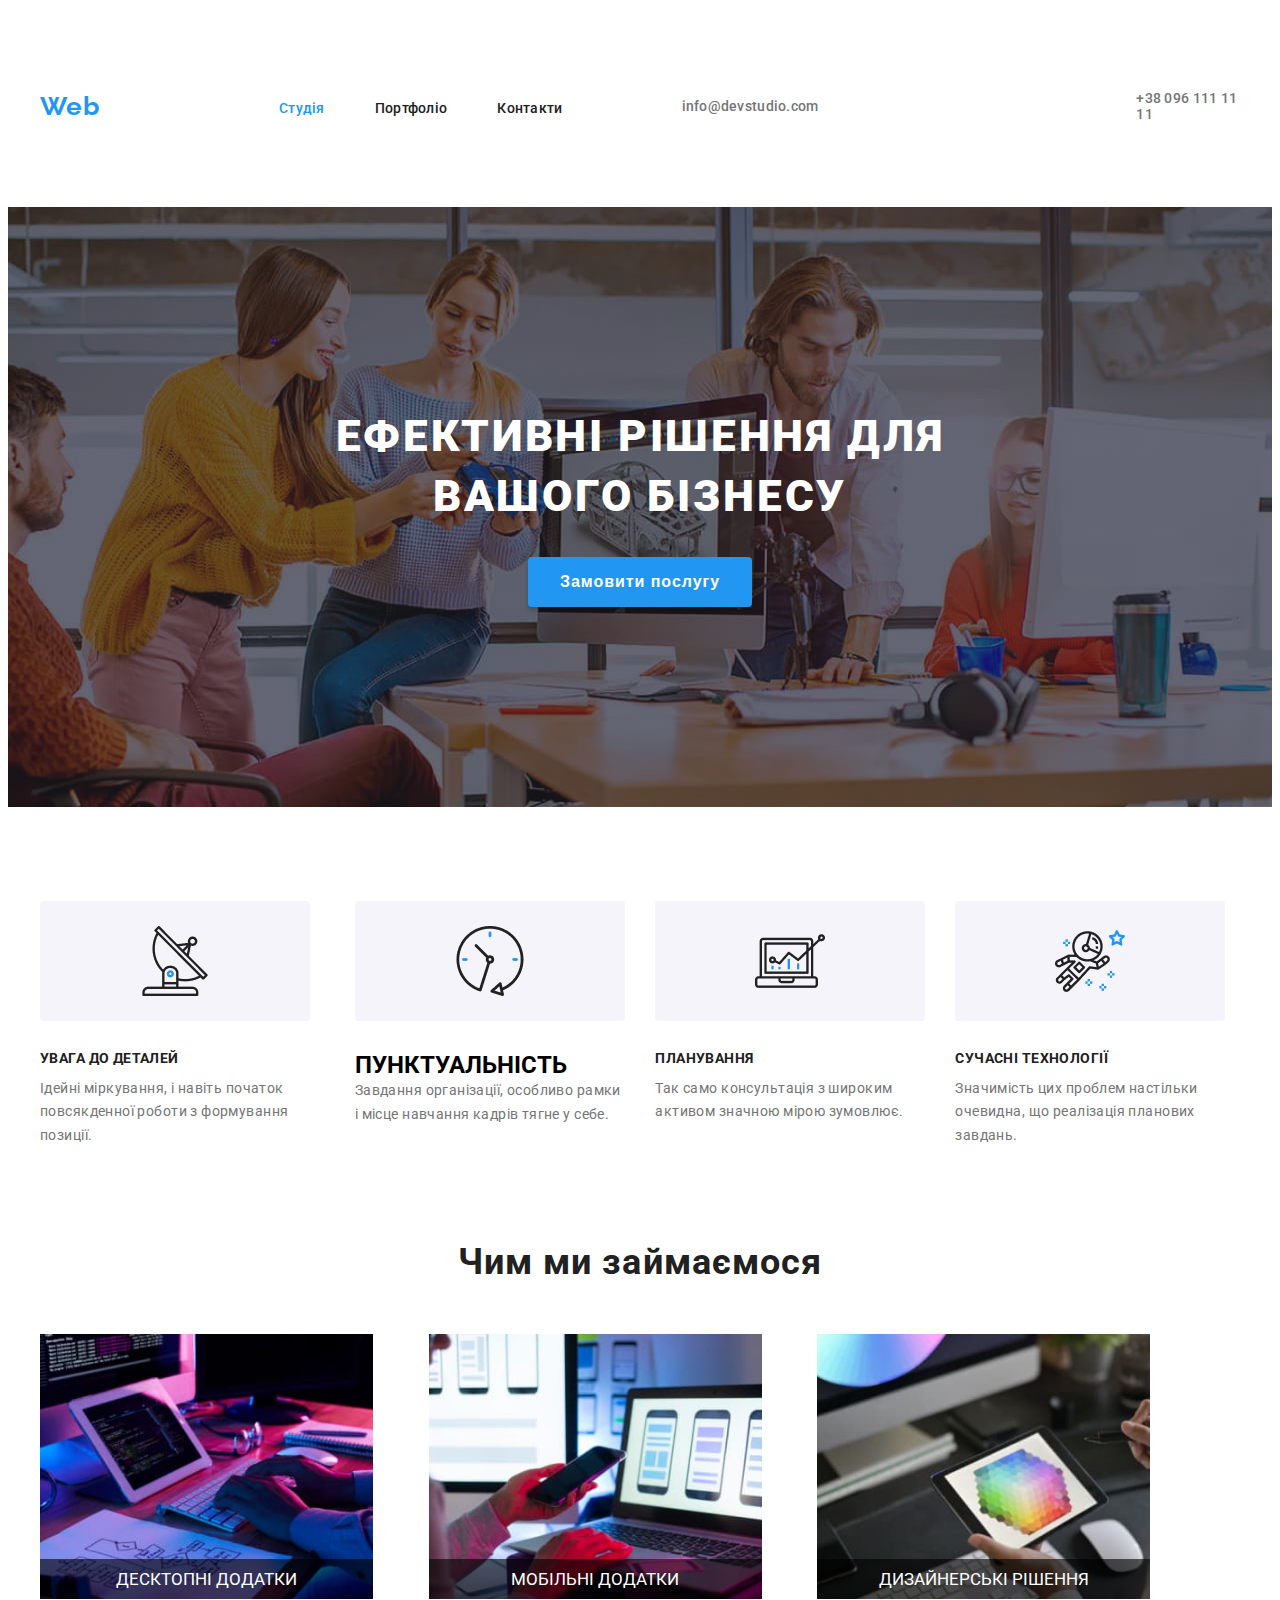
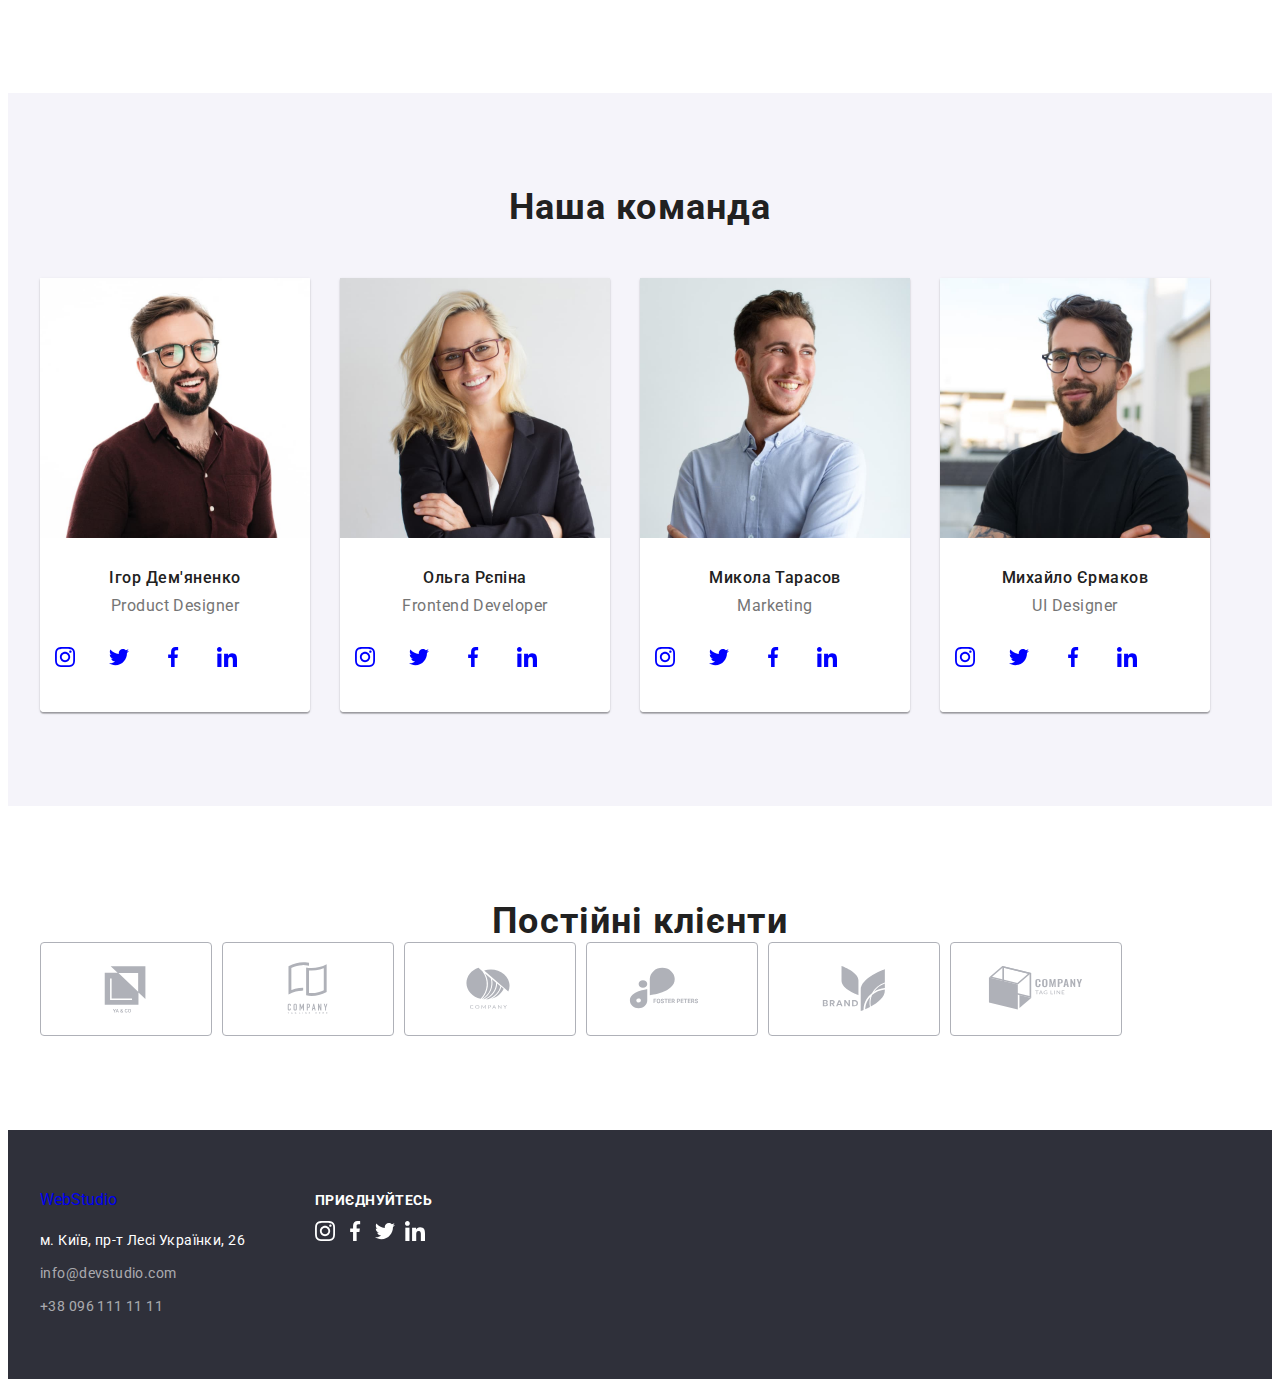
==== commit 55a0a546: "1314" ====
--- a/index.html
+++ b/index.html
@@ -26,7 +26,7 @@
   <nav class="header__nav">
   <ul class="header__list">
     <li class="header__item"><a class="header__link" href="mailto:info@devstudio.com">
-    <svg class="headersvg">
+    <svg class="header__svg">
        <use href="./images/symbol-defs.svg#icon-smartphone"></use>
 
        </svg>info@devstudio.com</a>
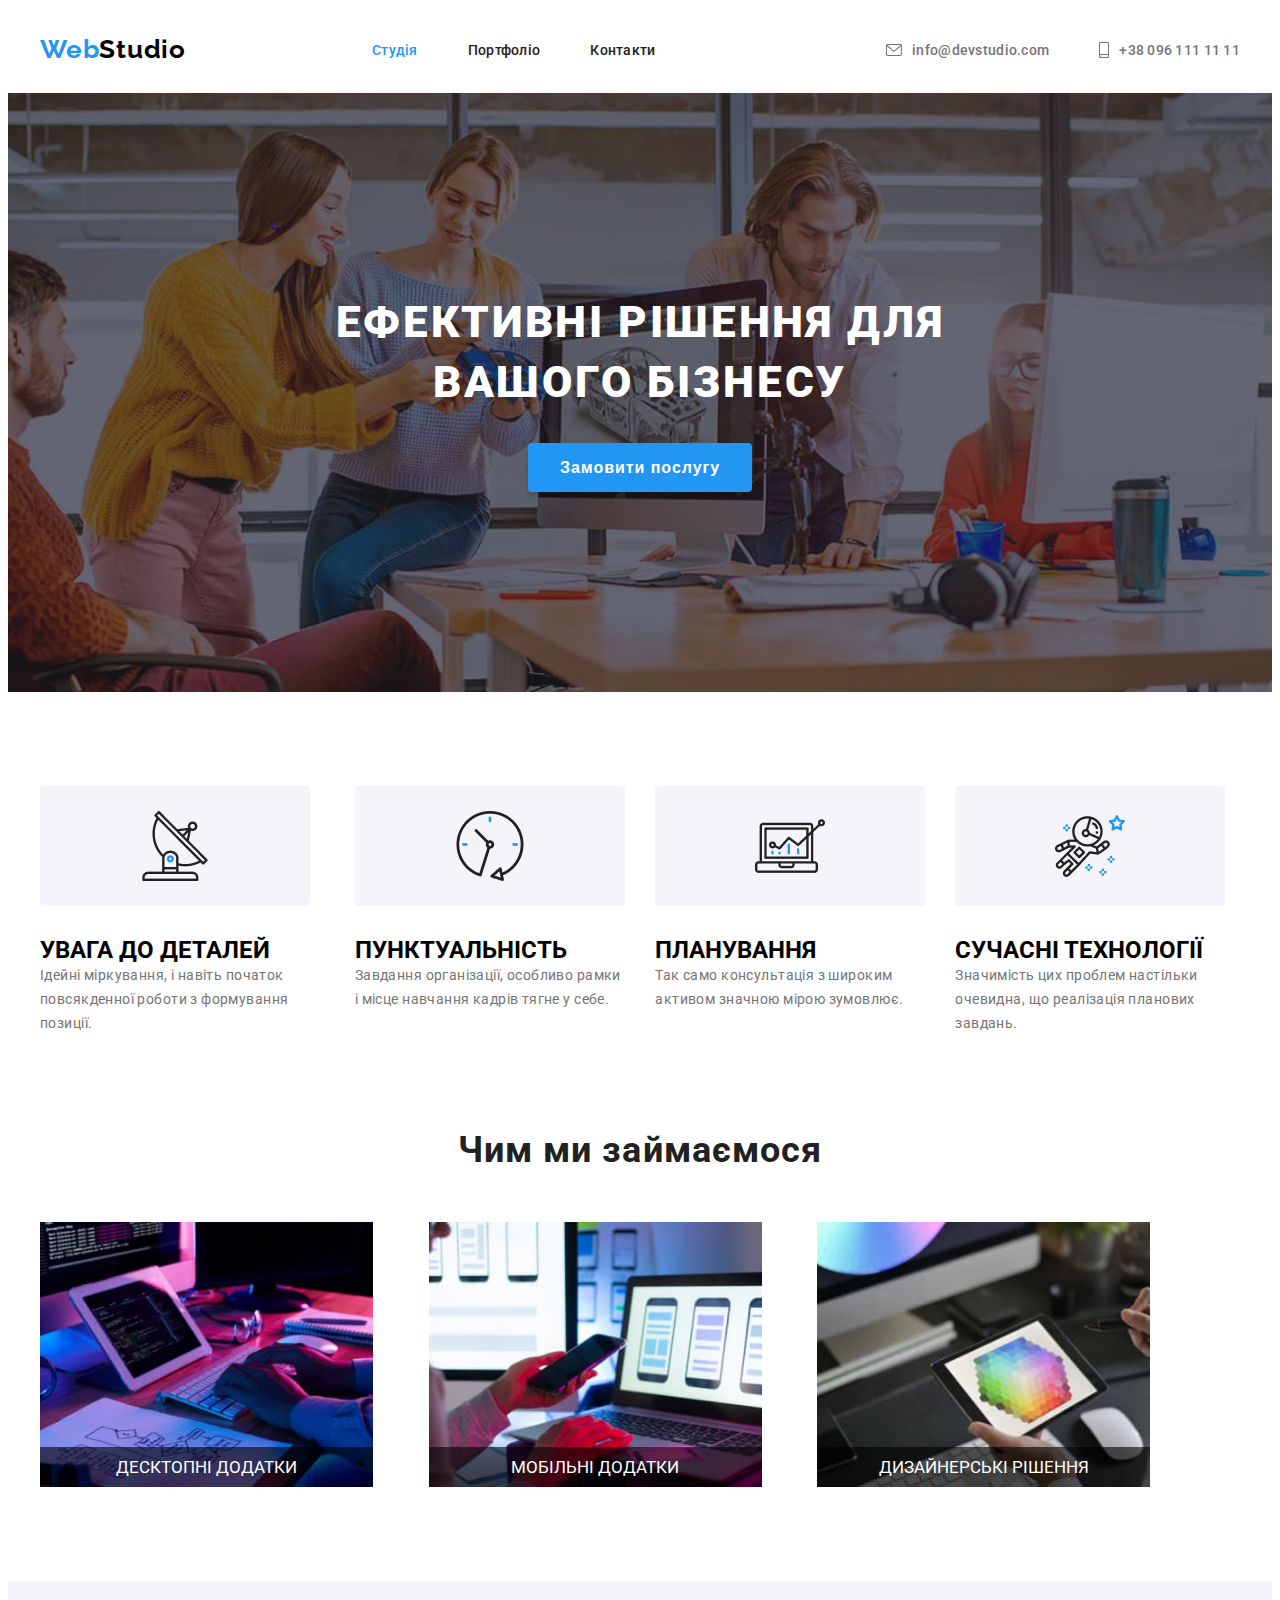
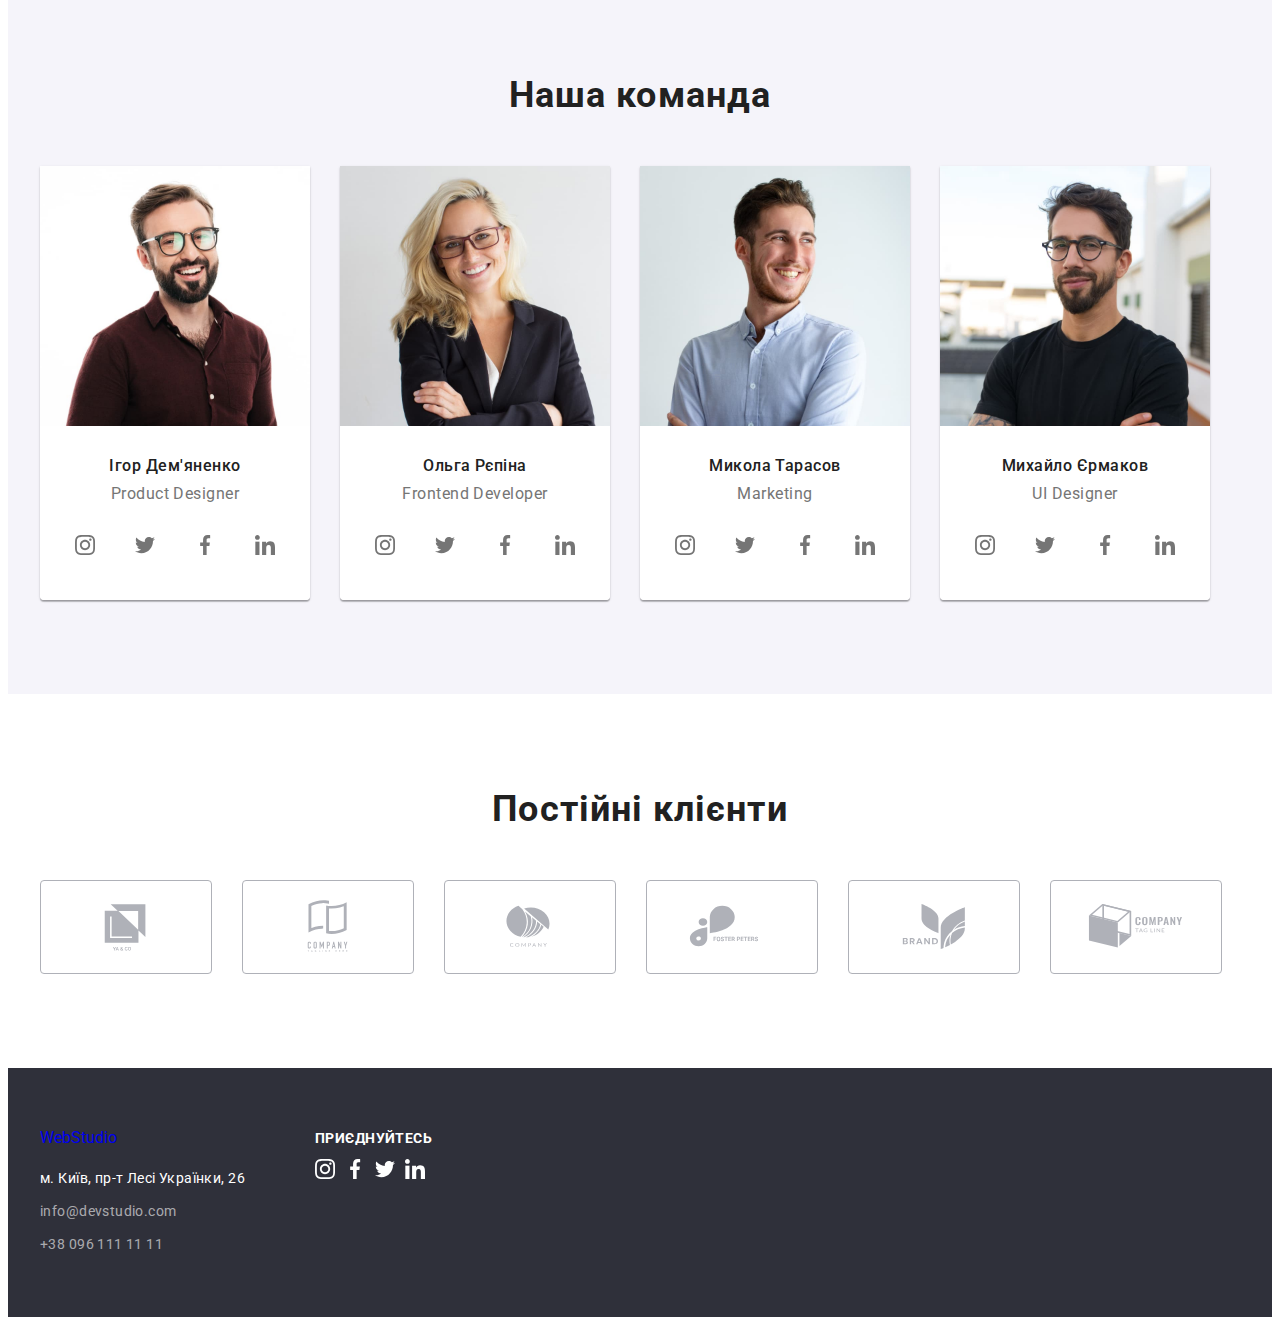
==== commit 891a5bb6: "index" ====
--- a/index.html
+++ b/index.html
@@ -16,29 +16,31 @@
 <header class="header">
   <div class="container header__box">
     <a href="./index.html" class="header__logo"><span class="header__color">Web</span>Studio</a>
+
+    <nav class="header__nav">
     
-    <ul class="header__lis">
+    <ul class="header__list">
       <li class="nav__item"><a class="header__lin ective" href="./index.html">Студія</a></li>
       <li class="nav__item"><a class="header__lin" href="./pages/portfolio.html">Портфоліо</a></li>
       <li class="nav__item"><a class="header__lin" href="#">Контакти</a></li>
     </ul>
+  </nav>
   
-  <nav class="header__nav">
   <ul class="header__list">
-    <li class="header__item"><a class="header__link" href="mailto:info@devstudio.com">
+    <li class="header__item"><a class="header__linke" href="mailto:info@devstudio.com">
     <svg class="header__svg">
-       <use href="./images/symbol-defs.svg#icon-smartphone"></use>
+       <use href="./img/symbol-defs.svg#icon-envelope-hover"></use>
 
        </svg>info@devstudio.com</a>
        </li>
 
-    <li class="header__item"><a class="header__link" href="tel:+380961111111">
-       <svg class="headersvg">
-       <use href="./images/symbol-defs.svg#icon-envelope-hover"></use>
+    <li class="header__item"><a class="header__linke" href="tel:+380961111111">
+       <svg class="header__svg">
+       <use href="./img/symbol-defs.svg#icon-smartphone"></use>
 
        </svg> +38 096 111 11 11 </a>
     </li>
-  </nav>
+  
 
   </ul>
 
@@ -70,7 +72,7 @@
     <div class="container">
     <ul class="decision__list">
       <li class="decision__item">
-        <h2 class="decision__title">УВАГА ДО ДЕТАЛЕЙ</h2>
+        <h2 class="decision-title">УВАГА ДО ДЕТАЛЕЙ</h2>
         <p class="decision__text">Ідейні міркування, і навіть початок повсякденної роботи з формування позиції.</p>
       </li>
       <li class="decision__item">
@@ -78,11 +80,11 @@
         <p class="decision__text">Завдання організації, особливо рамки і місце навчання кадрів тягне у себе.</p>
       </li>
       <li class="decision__item">
-        <h2 class="decision__title">ПЛАНУВАННЯ</h2>
+        <h2 class="decision-title">ПЛАНУВАННЯ</h2>
         <p class="decision__text">Так само консультація з широким активом значною мірою зумовлює.</p>
       </li>
       <li class="decision__item">
-        <h2 class="decision__title">СУЧАСНІ ТЕХНОЛОГІЇ</h2>
+        <h2 class="decision-title">СУЧАСНІ ТЕХНОЛОГІЇ</h2>
         <p class="decision__text">Значимість цих проблем настільки очевидна, що реалізація планових завдань.</p>
       </li>
     </ul>
@@ -131,8 +133,9 @@
                  </svg>
             </a>
           </li>
-        </ul>
-        <ul class="team__ul">
+        
+        
+        
           <li class="team__li">
             <a target="_blank" href="https://twitter.com/?lang=ru" class="team__link">
                  <svg class="team__svg">
@@ -140,8 +143,8 @@
                  </svg>
             </a>
           </li>
-        </ul>
-        <ul class="team__ul">
+       
+       
           <li class="team__li">
             <a target="_blank" href="https://uk-ua.facebook.com/" class="team__link">
                  <svg class="team__svg">
@@ -149,8 +152,8 @@
                  </svg>
             </a>
           </li>
-        </ul>
-        <ul class="team__ul">
+       
+       
           <li class="team__li">
             <a target="_blank" href="https://ua.linkedin.com/" class="team__link">
                  <svg class="team__svg">
@@ -161,6 +164,7 @@
         </ul>
       </div>
       </li>
+      
       <li class="team__item">
         <img class="team__img" src="./img/olgarepina.jpg" alt="Ольга Рєпіна">
         <div class="team__box">
@@ -174,8 +178,8 @@
                  </svg>
             </a>
           </li>
-        </ul>
-        <ul class="team__ul">
+        
+       
           <li class="team__li">
             <a target="_blank" href="https://twitter.com/?lang=ru" class="team__link">
                  <svg class="team__svg">
@@ -183,8 +187,8 @@
                  </svg>
             </a>
           </li>
-        </ul>
-        <ul class="team__ul">
+        
+        
           <li class="team__li">
             <a target="_blank" href="https://uk-ua.facebook.com/" class="team__link">
                  <svg class="team__svg">
@@ -192,8 +196,8 @@
                  </svg>
             </a>
           </li>
-        </ul>
-        <ul class="team__ul">
+        
+     
           <li class="team__li">
             <a target="_blank" href="https://ua.linkedin.com/" class="team__link">
                  <svg class="team__svg">
@@ -218,8 +222,8 @@
                  </svg>
             </a>
           </li>
-        </ul>
-        <ul class="team__ul">
+       
+        
           <li class="team__li">
             <a target="_blank" href="https://twitter.com/?lang=ru" class="team__link">
                  <svg class="team__svg">
@@ -227,8 +231,8 @@
                  </svg>
             </a>
           </li>
-        </ul>
-        <ul class="team__ul">
+       
+       
           <li class="team__li">
             <a target="_blank" href="https://uk-ua.facebook.com/" class="team__link">
                  <svg class="team__svg">
@@ -236,8 +240,8 @@
                  </svg>
             </a>
           </li>
-        </ul>
-        <ul class="team__ul">
+       
+       
           <li class="team__li">
             <a target="_blank" href="https://ua.linkedin.com/" class="team__link">
                  <svg class="team__svg">
@@ -262,8 +266,8 @@
                  </svg>
             </a>
           </li>
-        </ul>
-        <ul class="team__ul">
+       
+        
           <li class="team__li">
             <a target="_blank" href="https://twitter.com/?lang=ru" class="team__link">
                  <svg class="team__svg">
@@ -271,8 +275,8 @@
                  </svg>
             </a>
           </li>
-        </ul>
-        <ul class="team__ul">
+        
+       
           <li class="team__li">
             <a target="_blank" href="https://uk-ua.facebook.com/" class="team__link">
                  <svg class="team__svg">
@@ -280,8 +284,8 @@
                  </svg>
             </a>
           </li>
-        </ul>
-        <ul class="team__ul">
+       
+        
           <li class="team__li">
             <a target="_blank" href="https://ua.linkedin.com/" class="team__link">
                  <svg class="team__svg">
@@ -301,14 +305,14 @@
 <section class="clients">
   <div class="container">
   <h2 class="clients__title">Постійні клієнти</h2>
-  <ul class="clients__clientsss">
+  <ul class="clients__list">
   
-   <li class="clients__clientsas"><a href="#"  class="clients__clientsssa"><svg class="clients__clientser"><use href="/img/symbol-defs.svg#icon-qwerty"></use></svg></a></li>
-   <li class="clients__clientsas"><a href="#"  class="clients__clientsssa"><svg class="clients__clientser"><use href="/img/symbol-defs.svg#icon-cartaa"></use></svg></a></li>
-   <li class="clients__clientsas"><a href="#"  class="clients__clientsssa"><svg class="clients__clientser"><use href="/img/symbol-defs.svg#icon-plan"></use></svg></a></li>
-   <li class="clients__clientsas"><a href="#"  class="clients__clientsssa"><svg class="clients__clientser"><use href="/img/symbol-defs.svg#icon-logotip"></use></svg></a></li>
-   <li class="clients__clientsas"><a href="#"  class="clients__clientsssa"><svg class="clients__clientser"><use href="/img/symbol-defs.svg#icon-listik"></use></svg></a></li>
-   <li class="clients__clientsas"><a href="#"  class="clients__clientsssa"><svg class="clients__clientser"><use href="/img/symbol-defs.svg#icon-corobka"></use></svg></a></li>
+   <li class="clients__item"><a href="#"  class="clients__link"><svg class="clients__ikon"><use href="/img/symbol-defs.svg#icon-qwerty"></use></svg></a></li>
+   <li class="clients__item"><a href="#"  class="clients__link"><svg class="clients__ikon"><use href="/img/symbol-defs.svg#icon-cartaa"></use></svg></a></li>
+   <li class="clients__item"><a href="#"  class="clients__link"><svg class="clients__ikon"><use href="/img/symbol-defs.svg#icon-plan"></use></svg></a></li>
+   <li class="clients__item"><a href="#"  class="clients__link"><svg class="clients__ikon"><use href="/img/symbol-defs.svg#icon-logotip"></use></svg></a></li>
+   <li class="clients__item"><a href="#"  class="clients__link"><svg class="clients__ikon"><use href="/img/symbol-defs.svg#icon-listik"></use></svg></a></li>
+   <li class="clients__item"><a href="#"  class="clients__link"><svg class="clients__ikon"><use href="/img/symbol-defs.svg#icon-corobka"></use></svg></a></li>
 
   </ul>
  </div>
--- a/style/main.min.css
+++ b/style/main.min.css
@@ -1 +1 @@
-.container{width:1200px;margin-right:auto;margin-left:auto;padding-left:15px;padding-right:15px}ul{list-style:none;margin:0;padding:0}a{text-decoration:none}h1,h2,h3,h4,p{margin:0}img{display:block}:root{--logo-color:#000;--accent-color:#2196F3;--text-color:#212121;--addtext-color:#757575;--title-color:#FFF;--team-beckground:#F5F4FA;--clients-background:#F5F4FA;--footer-beckground:#2F303A;--footer-number:rgba(255, 255, 255, 0.60)}body{font-family:"Roboto"}.header{padding-top:24px;padding-bottom:25px}.header__box{display:flex;align-items:center}.header__logo{color:var(--logo-color);font-family:"Raleway";font-size:26px;font-style:normal;font-weight:700;line-height:1.38;letter-spacing:.78px;margin-right:93px}.header__color{color:var(--accent-color);font-family:"Raleway";font-size:26px;font-style:normal;font-weight:700;line-height:1.38;letter-spacing:.78px}.header__color{color:var(--accent-color);color:#2196f3;font-family:"Raleway";font-size:26px;font-style:normal;font-weight:700;line-height:1.38;letter-spacing:.78px}.header__logo{color:var(--logo-color);color:#fff;font-family:"Raleway";font-size:26px;font-style:normal;font-weight:700;line-height:1.38;letter-spacing:.78px}.header__nav{margin-left:93px;margin-right:auto;display:flex;gap:50px}.header__lis{display:flex;gap:50px}.header__list{display:flex;gap:50px;margin-left:auto}.header__item{display:flex;align-items:center}.header__item:hover{color:var(--accent-color)}.header__item:hover .headersvg{fill:#2196f3}.header__link:hover{color:var(--accent-color);font-size:14px;font-style:normal;font-weight:500;line-height:normal;letter-spacing:.28px}.header__link{color:var(--addtext-color);font-size:14px;font-style:normal;font-weight:500;line-height:normal;letter-spacing:.28px;display:flex;align-items:center;gap:10px}.header__list{display:flex;gap:50px}.header__svg{fill:red}.header__item:first-child .header__svg{width:16px;height:12px}.header__svg:last-child{width:10px;height:16px}.header__lin{color:var(--text-color);font-size:14px;font-style:normal;font-weight:500;line-height:1.14;letter-spacing:.28px}.header .ective{color:var(--accent-color)}.header__lin:hover,.header__lin:focus{color:var(--accent-color)}.header__link{color:var(--addtext-color);font-size:14px;font-weight:500;line-height:1.14;letter-spacing:.28px}.header__link:hover{color:var(--accent-color)}.hero{background-color:var(--footer-beckground);padding-top:200px;padding-bottom:200px;text-align:center;background-image:linear-gradient(rgba(47, 48, 58, 0.4), rgba(47, 48, 58, 0.4)),url(../img/bag.jpg);background-repeat:no-repeat;background-position:center;background-size:cover}.hero__title{color:var(--title-color);text-align:center;font-size:44px;font-style:normal;font-weight:900;line-height:1.36;letter-spacing:2.64px;text-transform:uppercase;width:696px;margin-left:auto;margin-right:auto;margin-bottom:30px}.hero__btn{background-color:var(--accent-color);color:var(--title-color);text-align:center;font-size:16px;font-style:normal;font-weight:700;line-height:1.87;letter-spacing:.96px;padding:10px 32px;border:none;border-radius:4px;box-shadow:0px 4px 4px 0px rgba(0,0,0,.15)}.decision{background-color:var(--main-background);padding-top:94px}.decision__list{display:flex;gap:30px}.decision__item::before{content:"";display:block;width:270px;height:120px;border-radius:4px;background:#f5f4fa;background-image:url(../img/antenna.png);background-repeat:no-repeat;background-position:center;background-size:70px;margin-bottom:30px}.decision__item:nth-child(2)::before{background-image:url(../img/clock.png)}.decision__item:nth-child(3)::before{background-image:url(../img/diagram.png)}.decision__item:nth-child(4)::before{background-image:url(../img/astronaut.png)}.decision__title{color:var(--text-color);font-size:14px;font-style:normal;font-weight:700;line-height:1.14;letter-spacing:.42px;text-transform:uppercase;margin-bottom:10px}.decision__text{color:var(--addtext-color);font-size:14px;font-style:normal;font-weight:400;line-height:1.71;letter-spacing:.42px}.services{padding-top:94px;padding-bottom:94px}.services__list{display:flex;gap:30px}.services__title{color:var(--text-color);text-align:center;font-size:36px;font-style:normal;font-weight:700;line-height:1.16;letter-spacing:1.08px;margin-bottom:50px}.services__container{display:flex;justify-content:space-between}.services__item{position:relative;width:30%}.services__item img{width:100%;height:auto;display:block}.services__label{position:absolute;bottom:0;left:0;right:0;background-color:rgba(0,0,0,.6);color:#fff;text-align:center;padding:10px 0;font-size:17px}.team{background-color:var(--team-beckground);padding-top:94px;padding-bottom:94px;align-items:center;justify-content:center;display:flex}.team__img{width:270px}.team__list{display:flex;gap:30px}.team__item{border-radius:0px 0px 4px 4px;box-shadow:0px 1px 3px 0px rgba(0,0,0,.12),0px 1px 1px 0px rgba(0,0,0,.14),0px 2px 1px 0px rgba(0,0,0,.2)}.team__box{padding-top:30px;padding-bottom:30px;background-color:#fff;border-radius:0px 0px 4px 4px}.team__title{color:var(--text-color);text-align:center;font-size:36px;font-style:normal;font-weight:700;line-height:1.16;letter-spacing:1.08px;margin-bottom:50px}.team__nam{color:var(--text-color);text-align:center;font-size:16px;font-style:normal;font-weight:500;line-height:normal;letter-spacing:.48px;margin-bottom:10px}.team__text{color:var(--addtext-color);text-align:center;font-size:16px;font-style:normal;font-weight:400;line-height:1.18;letter-spacing:.48px}.team__ul{display:inline-block;gap:10px;margin-top:16px}.team__svg{width:20px;height:20px;fill:blue}.team__link{width:50px;height:50px;border-radius:50%;display:flex;justify-content:center;align-items:center}.team__ul{align-items:center;justify-content:center}.team__app{align-items:center;margin-left:32px;margin-right:32px}.team__link:hover,.team__link:focus{background-color:var(--accent-color)}.team__link:hover .team-svg,.team__link:focus .team-svg{fill:#fff}.clients{background-color:var(--clients-beckground);padding-top:94px;padding-bottom:94px}.clients__title{color:#212121;text-align:center;font-size:36px;font-style:normal;font-weight:700;line-height:normal;letter-spacing:1.08px}.clients__clientser{width:106px;height:60px;fill:#afb1b8}.clients__clientsss{display:flex;gap:10px}.clients__clientsssa{width:170px;height:92px;border-radius:4px;border:1px solid #afb1b8;border-radius:4px;display:flex;align-items:center;justify-content:center}.clients__clientsssa:hover,.clients__clientsssa:focus{border:none;outline:0px solid #2196f3;border-radius:50%;background-color:#2196f3}.portfolio{padding-top:94px;padding-bottom:94px}.portfolio__list{display:flex;justify-content:center;gap:8px}.portfolio__button{color:var(--main-background);text-align:center;font-size:16px;font-style:normal;font-weight:500;line-height:26px;letter-spacing:.48px;padding:6px 22px;border-radius:4px;background-color:#f5f4fa;border:none}.portfolio__button:hover{background-color:var(--accent-color);color:#fff;box-shadow:0px 3px 1px 0px rgba(0,0,0,.1),0px 1px 2px 0px rgba(0,0,0,.08),0px 2px 2px 0px rgba(0,0,0,.12)}.portfolio__list{display:flex;flex-wrap:wrap;margin-top:50px;gap:30px}.portfolio__box{padding:20px 24px}.portfolio__img{width:100%}.portfolio__item{color:var(--main-background);font-size:18px;font-style:normal;font-weight:700;line-height:36px;letter-spacing:1.08px;border:1px solid #eee;flex-basis:calc((100% - 60px)/3)}.portfolio__item:hover{box-shadow:0px 1px 1px 0px rgba(0,0,0,.12),0px 4px 4px 0px rgba(0,0,0,.06),1px 4px 6px 0px rgba(0,0,0,.16)}.portfolio__text{color:var(--addtext-color);font-size:16px;font-style:normal;font-weight:400;line-height:30px;letter-spacing:.48px}.footer{background-color:var(--footer-beckground);padding-top:60px;padding-bottom:60px}.footer__container{display:flex;align-items:baseline}.footer__div{margin-right:70px}.footer__linke{color:var(--title-color);font-size:14px;font-style:normal;font-weight:400;line-height:1.71;letter-spacing:.42px}.footer__address{margin-top:20px}.footer__link{color:var(--footer-number);font-size:14px;font-style:normal;font-weight:400;line-height:1.71;letter-spacing:.42px}.footer__list{margin-top:9px;display:flex;flex-direction:column;gap:9px}.footer__footer__joinsam{color:var(--title-color);font-size:14px;font-style:normal;font-weight:700px;line-height:1.14px;letter-spacing:.42px;text-transform:uppercase;margin-bottom:20px}.footer__footer__joinsims{display:flex;gap:10px}.footer__footerrrr__join{width:20px;height:20px;fill:#fff}.footer__footer__joikn{background-color:rgba(255,255,255,.1);border-radius:50%;padding:12px 12px 12px 12px}.footer__footer__joikn{width:50px;height:50px;display:flex;justify-content:center;align-items:center;border-radius:50%}.footer__footer__joikn:focus{background:#2196f3;border-radius:60%}.footer__footer__joikn:hover{background:#2196f3;border-radius:60%}/*# sourceMappingURL=main.min.css.map */+ul{list-style:none;margin:0;padding:0}a{text-decoration:none}h1,h2,h3,h4,p{margin:0}img{display:block}:root{--logo-color:#000;--accent-color:#2196F3;--text-color:#212121;--addtext-color:#757575;--title-color:#FFF;--team-beckground:#F5F4FA;--clients-background:#F5F4FA;--footer-beckground:#2F303A;--footer-number:rgba(255, 255, 255, 0.60)}.container{width:1200px;margin-right:auto;margin-left:auto;padding-left:15px;padding-right:15px}body{font-family:"Roboto"}.header{padding-top:24px;padding-bottom:25px}.header__box{display:flex;align-items:center}.header__logo{color:var(--logo-color);font-family:"Raleway";font-size:26px;font-style:normal;font-weight:700;line-height:1.38;letter-spacing:.78px;margin-right:93px}.header__color{color:var(--accent-color);font-family:"Raleway";font-size:26px;font-style:normal;font-weight:700;line-height:1.38;letter-spacing:.78px}.header__nav{margin-left:93px;margin-right:auto;display:flex;gap:50px}.header__list{display:flex;gap:50px}.header__list{display:flex;gap:50px;margin-left:auto}.header__item{display:flex;align-items:center}.header__item:hover{color:var(--accent-color)}.header__item:hover .headersvg{fill:#2196f3}.header__linke:hover{color:var(--accent-color)}.header__linke:hover .header__svg{fill:var(--accent-color)}.header__linke{color:var(--addtext-color);font-size:14px;font-style:normal;font-weight:500;line-height:normal;letter-spacing:.28px;display:flex;align-items:center;gap:10px}.header__list{display:flex;gap:50px}.header__svg{fill:var(--addtext-color);width:16px;height:12px}.header__item:last-child .header__svg{width:10px;height:16px}.header__lin{color:var(--text-color);font-size:14px;font-style:normal;font-weight:500;line-height:1.14;letter-spacing:.28px}.header .ective{color:var(--accent-color)}.header__lin:hover,.header__lin:focus{color:var(--accent-color)}.header__link{color:var(--addtext-color);font-size:14px;font-weight:500;line-height:1.14;letter-spacing:.28px}.header__link:hover{color:var(--accent-color)}body{font-family:"Roboto"}.hero{background-color:var(--footer-beckground);padding-top:200px;padding-bottom:200px;text-align:center;background-image:linear-gradient(rgba(47, 48, 58, 0.4), rgba(47, 48, 58, 0.4)),url(../img/bag.jpg);background-repeat:no-repeat;background-position:center;background-size:cover}.hero__title{color:var(--title-color);text-align:center;font-size:44px;font-style:normal;font-weight:900;line-height:1.36;letter-spacing:2.64px;text-transform:uppercase;width:696px;margin-left:auto;margin-right:auto;margin-bottom:30px}.hero__btn{background-color:var(--accent-color);color:var(--title-color);text-align:center;font-size:16px;font-style:normal;font-weight:700;line-height:1.87;letter-spacing:.96px;padding:10px 32px;border:none;border-radius:4px;box-shadow:0px 4px 4px 0px rgba(0,0,0,.15)}body{font-family:"Roboto"}.decision{background-color:var(--main-background);padding-top:94px}.decision__list{display:flex;gap:30px}.decision__item::before{content:"";display:block;width:270px;height:120px;border-radius:4px;background:#f5f4fa;background-image:url(../img/antenna.png);background-repeat:no-repeat;background-position:center;background-size:70px;margin-bottom:30px}.decision__item:nth-child(2)::before{background-image:url(../img/clock.png)}.decision__item:nth-child(3)::before{background-image:url(../img/diagram.png)}.decision__item:nth-child(4)::before{background-image:url(../img/astronaut.png)}.decision__title{color:#212121;font-size:14px;font-style:normal;font-weight:700;line-height:normal;letter-spacing:.42px;text-transform:uppercase;margin-bottom:10px}.decision__text{color:var(--addtext-color);font-size:14px;font-style:normal;font-weight:400;line-height:1.71;letter-spacing:.42px}body{font-family:"Roboto"}.services{padding-top:94px;padding-bottom:94px}.services__list{display:flex;gap:30px}.services__title{color:var(--text-color);text-align:center;font-size:36px;font-style:normal;font-weight:700;line-height:1.16;letter-spacing:1.08px;margin-bottom:50px}.services__container{display:flex;justify-content:space-between}.services__item{position:relative;width:30%}.services__item img{width:100%;height:auto;display:block}.services__label{position:absolute;bottom:0;left:0;right:0;background-color:rgba(0,0,0,.6);color:#fff;text-align:center;padding:10px 0;font-size:17px}body{font-family:"Roboto"}.team{background-color:var(--team-beckground);padding-top:94px;padding-bottom:94px;align-items:center;justify-content:center;display:flex}.team__img{width:270px}.team__list{display:flex;gap:30px}.team__item{border-radius:0px 0px 4px 4px;box-shadow:0px 1px 3px 0px rgba(0,0,0,.12),0px 1px 1px 0px rgba(0,0,0,.14),0px 2px 1px 0px rgba(0,0,0,.2)}.team__box{padding-top:30px;padding-bottom:30px;background-color:#fff;border-radius:0px 0px 4px 4px}.team__title{color:var(--text-color);text-align:center;font-size:36px;font-style:normal;font-weight:700;line-height:1.16;letter-spacing:1.08px;margin-bottom:50px}.team__nam{color:var(--text-color);text-align:center;font-size:16px;font-style:normal;font-weight:500;line-height:normal;letter-spacing:.48px;margin-bottom:10px}.team__text{color:var(--addtext-color);text-align:center;font-size:16px;font-style:normal;font-weight:400;line-height:1.18;letter-spacing:.48px}.team__ul{display:flex;gap:10px;margin-top:16px}.team__svg{width:20px;height:20px;fill:#757575}.team__link{width:50px;height:50px;border-radius:50%;display:flex;justify-content:center;align-items:center}.team__ul{align-items:center;justify-content:center}.team__app{align-items:center;margin-left:32px;margin-right:32px}.team__link:hover,.team__link:focus{background-color:var(--accent-color)}.team__link:hover .team-svg,.team__link:focus .team-svg{fill:#fff}body{font-family:"Roboto"}.clients{background-color:var(--clients-beckground);padding-top:94px;padding-bottom:94px}.clients__title{color:#212121;text-align:center;font-size:36px;font-style:normal;font-weight:700;line-height:normal;letter-spacing:1.08px}.clients__ikon{width:106px;height:60px;fill:#afb1b8}.clients__list{display:flex;gap:30px;margin-top:50px}.clients__link{width:170px;height:92px;border-radius:4px;border:1px solid #afb1b8;border-radius:4px;display:flex;align-items:center;justify-content:center}.clients__link:hover,.clients__link:focus{border:none;outline:1px solid #2196f3}.clients__link:hover .clients__ikon,.clients__link:focus .clients__ikon{fill:#2196f3}body{font-family:"Roboto"}.portfolio{padding-top:94px;padding-bottom:94px}.portfolio__list{display:flex;justify-content:center;gap:8px}.portfolio__button{color:var(--main-background);text-align:center;font-size:16px;font-style:normal;font-weight:500;line-height:26px;letter-spacing:.48px;padding:6px 22px;border-radius:4px;background-color:#f5f4fa;border:none}.portfolio__button:hover{background-color:var(--accent-color);color:#fff;box-shadow:0px 3px 1px 0px rgba(0,0,0,.1),0px 1px 2px 0px rgba(0,0,0,.08),0px 2px 2px 0px rgba(0,0,0,.12)}.cart__list{display:flex;flex-wrap:wrap;margin-top:50px;gap:30px}.cart__box{padding:20px 24px}.cart__img{width:100%}.cart__item{color:var(--main-background);font-size:18px;font-style:normal;font-weight:700;line-height:36px;letter-spacing:1.08px;border:1px solid #eee;flex-basis:calc((100% - 60px)/3)}.cart__item:hover{box-shadow:0px 1px 1px 0px rgba(0,0,0,.12),0px 4px 4px 0px rgba(0,0,0,.06),1px 4px 6px 0px rgba(0,0,0,.16)}.cart__text{color:var(--addtext-color);font-size:16px;font-style:normal;font-weight:400;line-height:30px;letter-spacing:.48px}body{font-family:"Roboto"}.footer{background-color:var(--footer-beckground);padding-top:60px;padding-bottom:60px}.footer__container{display:flex;align-items:baseline}.footer__div{margin-right:70px}.footer__linke{color:var(--title-color);font-size:14px;font-style:normal;font-weight:400;line-height:1.71;letter-spacing:.42px}.footer__address{margin-top:20px}.footer__link{color:var(--footer-number);font-size:14px;font-style:normal;font-weight:400;line-height:1.71;letter-spacing:.42px}.footer__list{margin-top:9px;display:flex;flex-direction:column;gap:9px}.footer__footer__joinsam{color:var(--title-color);font-size:14px;font-style:normal;font-weight:700px;line-height:1.14px;letter-spacing:.42px;text-transform:uppercase;margin-bottom:20px}.footer__footer__joinsims{display:flex;gap:10px}.footer__footerrrr__join{width:20px;height:20px;fill:#fff}.footer__footer__joikn{background-color:rgba(255,255,255,.1);border-radius:50%;padding:12px 12px 12px 12px}.footer__footer__joikn{width:50px;height:50px;display:flex;justify-content:center;align-items:center;border-radius:50%}.footer__footer__joikn:focus{background:#2196f3;border-radius:60%}.footer__footer__joikn:hover{background:#2196f3;border-radius:60%}/*# sourceMappingURL=main.min.css.map */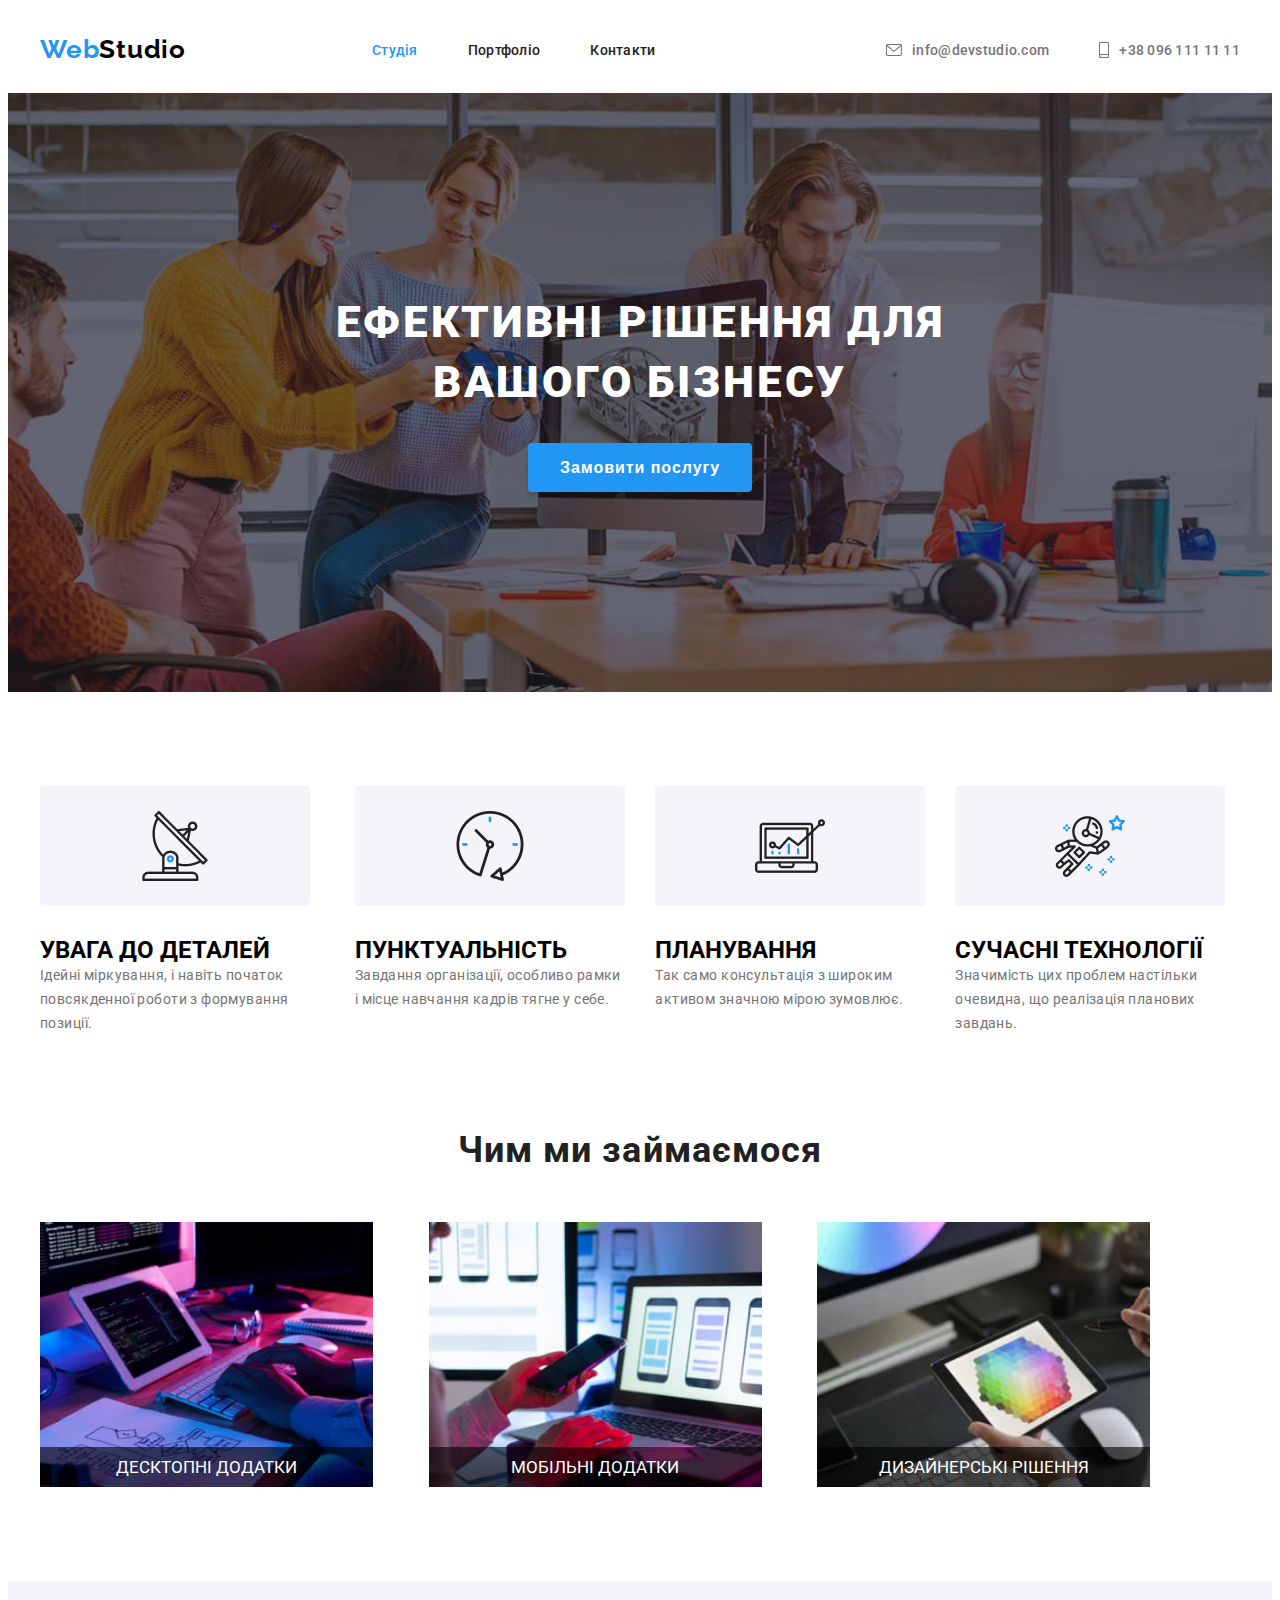
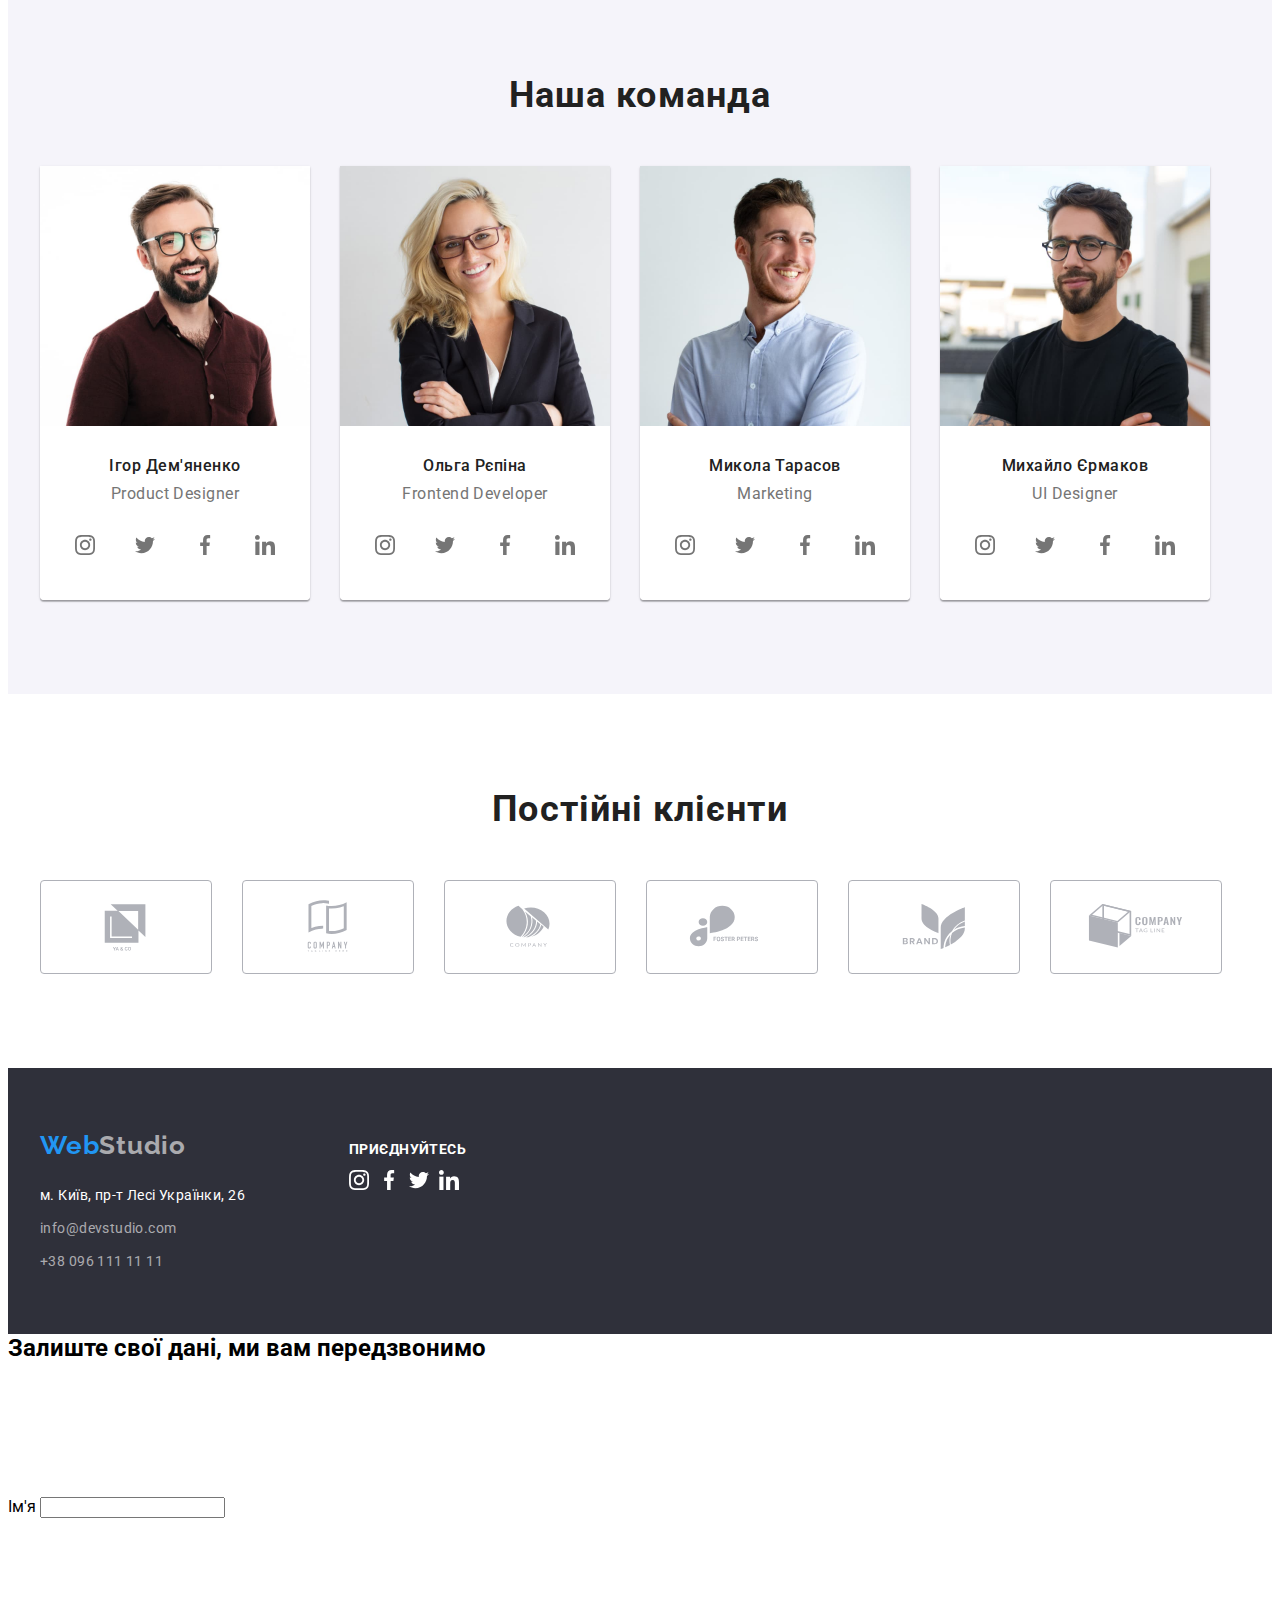
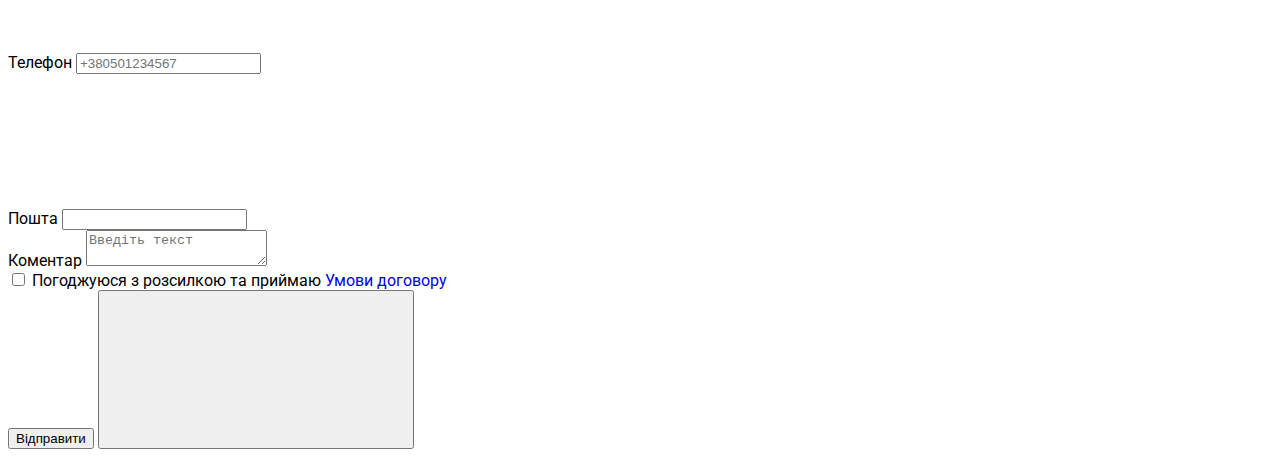
==== commit 933c0781: "svg" ====
--- a/index.html
+++ b/index.html
@@ -16,6 +16,8 @@
 <header class="header">
   <div class="container header__box">
     <a href="./index.html" class="header__logo"><span class="header__color">Web</span>Studio</a>
+
+  
 
     <nav class="header__nav">
     
@@ -129,7 +131,7 @@
           <li class="team__li">
             <a target="_blank" href="https://www.instagram.com/" class="team__link">
                  <svg class="team__svg">
-                  <use href="/img/symbol-defs.svg#icon-instagram" class="team__app"></use>
+                  <use href="./img/symbol-defs.svg#icon-instagram" class="team__app"></use>
                  </svg>
             </a>
           </li>
@@ -139,7 +141,7 @@
           <li class="team__li">
             <a target="_blank" href="https://twitter.com/?lang=ru" class="team__link">
                  <svg class="team__svg">
-                  <use href="/img/symbol-defs.svg#icon-twitter" class="team__app"></use>
+                  <use href="./img/symbol-defs.svg#icon-twitter" class="team__app"></use>
                  </svg>
             </a>
           </li>
@@ -148,7 +150,7 @@
           <li class="team__li">
             <a target="_blank" href="https://uk-ua.facebook.com/" class="team__link">
                  <svg class="team__svg">
-                  <use href="/img/symbol-defs.svg#icon-facebook" class="team__app"></use>
+                  <use href="./img/symbol-defs.svg#icon-facebook" class="team__app"></use>
                  </svg>
             </a>
           </li>
@@ -157,7 +159,7 @@
           <li class="team__li">
             <a target="_blank" href="https://ua.linkedin.com/" class="team__link">
                  <svg class="team__svg">
-                  <use href="/img/symbol-defs.svg#icon-linkedin-1" class="team__app"></use>
+                  <use href="./img/symbol-defs.svg#icon-linkedin-1" class="team__app"></use>
                  </svg>
             </a>
           </li>
@@ -174,7 +176,7 @@
           <li class="team__li">
             <a target="_blank" href="https://www.instagram.com/" class="team__link">
                  <svg class="team__svg">
-                  <use href="/img/symbol-defs.svg#icon-instagram" class="team__app"></use>
+                  <use href="./img/symbol-defs.svg#icon-instagram" class="team__app"></use>
                  </svg>
             </a>
           </li>
@@ -183,7 +185,7 @@
           <li class="team__li">
             <a target="_blank" href="https://twitter.com/?lang=ru" class="team__link">
                  <svg class="team__svg">
-                  <use href="/img/symbol-defs.svg#icon-twitter" class="team__app"></use>
+                  <use href="./img/symbol-defs.svg#icon-twitter" class="team__app"></use>
                  </svg>
             </a>
           </li>
@@ -192,7 +194,7 @@
           <li class="team__li">
             <a target="_blank" href="https://uk-ua.facebook.com/" class="team__link">
                  <svg class="team__svg">
-                  <use href="/img/symbol-defs.svg#icon-facebook" class="team__app"></use>
+                  <use href="./img/symbol-defs.svg#icon-facebook" class="team__app"></use>
                  </svg>
             </a>
           </li>
@@ -201,7 +203,7 @@
           <li class="team__li">
             <a target="_blank" href="https://ua.linkedin.com/" class="team__link">
                  <svg class="team__svg">
-                  <use href="/img/symbol-defs.svg#icon-linkedin-1" class="team__app"></use>
+                  <use href="./img/symbol-defs.svg#icon-linkedin-1" class="team__app"></use>
                  </svg>
             </a>
           </li>
@@ -218,7 +220,7 @@
           <li class="team__li">
             <a target="_blank" href="https://www.instagram.com/" class="team__link">
                  <svg class="team__svg">
-                  <use href="/img/symbol-defs.svg#icon-instagram" class="team__app"></use>
+                  <use href="./img/symbol-defs.svg#icon-instagram" class="team__app"></use>
                  </svg>
             </a>
           </li>
@@ -227,7 +229,7 @@
           <li class="team__li">
             <a target="_blank" href="https://twitter.com/?lang=ru" class="team__link">
                  <svg class="team__svg">
-                  <use href="/img/symbol-defs.svg#icon-twitter" class="team__app"></use>
+                  <use href="./img/symbol-defs.svg#icon-twitter" class="team__app"></use>
                  </svg>
             </a>
           </li>
@@ -236,7 +238,7 @@
           <li class="team__li">
             <a target="_blank" href="https://uk-ua.facebook.com/" class="team__link">
                  <svg class="team__svg">
-                  <use href="/img/symbol-defs.svg#icon-facebook" class="team__app"></use>
+                  <use href="./img/symbol-defs.svg#icon-facebook" class="team__app"></use>
                  </svg>
             </a>
           </li>
@@ -245,7 +247,7 @@
           <li class="team__li">
             <a target="_blank" href="https://ua.linkedin.com/" class="team__link">
                  <svg class="team__svg">
-                  <use href="/img/symbol-defs.svg#icon-linkedin-1" class="team__app"></use>
+                  <use href="./img/symbol-defs.svg#icon-linkedin-1" class="team__app"></use>
                  </svg>
             </a>
           </li>
@@ -262,7 +264,7 @@
           <li class="team__li">
              <a target="_blank" href="https://www.instagram.com/" class="team__link">
                  <svg class="team__svg">
-                  <use href="/img/symbol-defs.svg#icon-instagram" class="team__app"></use>
+                  <use href="./img/symbol-defs.svg#icon-instagram" class="team__app"></use>
                  </svg>
             </a>
           </li>
@@ -271,7 +273,7 @@
           <li class="team__li">
             <a target="_blank" href="https://twitter.com/?lang=ru" class="team__link">
                  <svg class="team__svg">
-                  <use href="/img/symbol-defs.svg#icon-twitter" class="team__app"></use>
+                  <use href="./img/symbol-defs.svg#icon-twitter" class="team__app"></use>
                  </svg>
             </a>
           </li>
@@ -280,7 +282,7 @@
           <li class="team__li">
             <a target="_blank" href="https://uk-ua.facebook.com/" class="team__link">
                  <svg class="team__svg">
-                  <use href="/img/symbol-defs.svg#icon-facebook" class="team__app"></use>
+                  <use href="./img/symbol-defs.svg#icon-facebook" class="team__app"></use>
                  </svg>
             </a>
           </li>
@@ -289,7 +291,7 @@
           <li class="team__li">
             <a target="_blank" href="https://ua.linkedin.com/" class="team__link">
                  <svg class="team__svg">
-                  <use href="/img/symbol-defs.svg#icon-linkedin-1" class="team__app"></use>
+                  <use href="./img/symbol-defs.svg#icon-linkedin-1" class="team__app"></use>
                  </svg>
             </a>
           </li>
@@ -307,12 +309,12 @@
   <h2 class="clients__title">Постійні клієнти</h2>
   <ul class="clients__list">
   
-   <li class="clients__item"><a href="#"  class="clients__link"><svg class="clients__ikon"><use href="/img/symbol-defs.svg#icon-qwerty"></use></svg></a></li>
-   <li class="clients__item"><a href="#"  class="clients__link"><svg class="clients__ikon"><use href="/img/symbol-defs.svg#icon-cartaa"></use></svg></a></li>
-   <li class="clients__item"><a href="#"  class="clients__link"><svg class="clients__ikon"><use href="/img/symbol-defs.svg#icon-plan"></use></svg></a></li>
-   <li class="clients__item"><a href="#"  class="clients__link"><svg class="clients__ikon"><use href="/img/symbol-defs.svg#icon-logotip"></use></svg></a></li>
-   <li class="clients__item"><a href="#"  class="clients__link"><svg class="clients__ikon"><use href="/img/symbol-defs.svg#icon-listik"></use></svg></a></li>
-   <li class="clients__item"><a href="#"  class="clients__link"><svg class="clients__ikon"><use href="/img/symbol-defs.svg#icon-corobka"></use></svg></a></li>
+   <li class="clients__item"><a href="#"  class="clients__link"><svg class="clients__ikon"><use href="./img/symbol-defs.svg#icon-qwerty"></use></svg></a></li>
+   <li class="clients__item"><a href="#"  class="clients__link"><svg class="clients__ikon"><use href="./img/symbol-defs.svg#icon-cartaa"></use></svg></a></li>
+   <li class="clients__item"><a href="#"  class="clients__link"><svg class="clients__ikon"><use href="./img/symbol-defs.svg#icon-plan"></use></svg></a></li>
+   <li class="clients__item"><a href="#"  class="clients__link"><svg class="clients__ikon"><use href="./img/symbol-defs.svg#icon-logotip"></use></svg></a></li>
+   <li class="clients__item"><a href="#"  class="clients__link"><svg class="clients__ikon"><use href="./img/symbol-defs.svg#icon-listik"></use></svg></a></li>
+   <li class="clients__item"><a href="#"  class="clients__link"><svg class="clients__ikon"><use href="./img/symbol-defs.svg#icon-corobka"></use></svg></a></li>
 
   </ul>
  </div>
@@ -323,7 +325,7 @@
 <footer class="footer">
   <div class="container footer__container">
 <div class="footer__div">
-  <a href="./index.html" class="head__logo"><span class="log__color">Web</span>Studio</a>
+  <a href="./index.html" class="footer__logo"><span class="footer__color">Web</span>Studio</a>
   <address class="footer__address">
   <a class="footer__linke" href="./index.html/https://www.google.com/maps/d/viewer?mid=10uSM3H-mIU3GznYo2szRIEphczw&hl=en_US&ll=50.42732700000001%2C30.538092&z=17" target="_blank">м. Київ, пр-т Лесі Українки, 26</a>
   <ul class="footer__list">
@@ -340,10 +342,10 @@
 
 <ul class="footer__footer__joinsims">
   
-  <li class="li__footer__join"><a href="#"  class="a__footer__joikn"><svg class="footer__footerrrr__join"><use href="/img/symbol-defs.svg#icon-instagramx"></use></svg></a></li>
-  <li class="li__footer__join"><a href="#"  class="a__footer__joikn"><svg class="footer__footerrrr__join"><use href="/img/symbol-defs.svg#icon-facebookx"></use></svg></a></li>
-  <li class="li__footer__join"><a href="#"  class="a__footer__joikn"><svg class="footer__footerrrr__join"><use href="/img/symbol-defs.svg#icon-twitterx"></use></svg></a></li>
- <li class="li__footer__join"><a href="#"  class="a__footer__joikn"><svg class="footer__footerrrr__join"><use href="/img/symbol-defs.svg#icon-linkedinx"></use></svg></a></li>
+  <li class="li__footer__join"><a href="#"  class="a__footer__joikn"><svg class="footer__footerrrr__join"><use href="./img/symbol-defs.svg#icon-instagramx"></use></svg></a></li>
+  <li class="li__footer__join"><a href="#"  class="a__footer__joikn"><svg class="footer__footerrrr__join"><use href="./img/symbol-defs.svg#icon-facebookx"></use></svg></a></li>
+  <li class="li__footer__join"><a href="#"  class="a__footer__joikn"><svg class="footer__footerrrr__join"><use href="./img/symbol-defs.svg#icon-twitterx"></use></svg></a></li>
+ <li class="li__footer__join"><a href="#"  class="a__footer__joikn"><svg class="footer__footerrrr__join"><use href="./img/symbol-defs.svg#icon-linkedinx"></use></svg></a></li>
 
 </div>
 
@@ -353,6 +355,61 @@
 
 </ul>
 
+ <div class="backdrop is-hidden" data-modal>
+    <div class="modal">
+      <h2 class="modal__title">Залиште свої дані, ми вам передзвонимо</h2>
+      <form class="modal__form">
+        <div class="modal__box">
+          <label class="modal__label" for="name">Ім'я
+            <input type="text" class="modal__input" id="name" required />
+            <svg class="modal__icon">
+              <use href="./img/symbol-defs.svg#icon-person"></use>
+            </svg>
+          </label>
+        </div>
+        <div class="modal__box">
+          <label class="modal__label" for="tel">Телефон
+            <input type="tel" class="modal__input" id="tel" required pattern="^(\+?38)?0\d{9}$"
+              placeholder="+380501234567" />
+
+            <svg class="modal__icon">
+              <use href="./img/symbol-defs.svg#icon-phone"></use>
+            </svg>
+          </label>
+        </div>
+        <div class="modal__box">
+          <label class="modal__label" for="post">Пошта
+            <input type="email" class="modal__input" id="post" required />
+
+            <svg class="modal__icon">
+              <use href="./img/symbol-defs.svg#icon-email"></use>
+            </svg>
+          </label>
+        </div>
+        <label class="modal__label" for="coment">Коментар
+          <textarea name="feedback" placeholder="Введіть текст" class="modal__coment" id="coment" required></textarea>
+        </label>
+        <div class="modal__wrap">
+          <label class="modal__checked" for="check">
+            <input type="checkbox" class="modal__check" id="check" required />
+            <span class="modal__span">Погоджуюся з розсилкою та приймаю</span>
+          </label>
+          <a href="/" class="modal__link"> Умови договору</a>
+        </div>
+        <button type="submit" class="modal__btn">Відправити</button>
+        <button type="button" class="btn__close" data-modal-close>
+          <svg class="form__close">
+            <use href="./img/symbol-defs.svg#icon-close"></use>
+          </svg>
+        </button>
+      </form>
+    </div>
+  </div>
+  <script src="./js/modal.js"></script>
+  <script src="./js/menu.js"></script>
+
+
+
 </body>
 
 </html>--- a/style/main.min.css
+++ b/style/main.min.css
@@ -1 +1 @@
-ul{list-style:none;margin:0;padding:0}a{text-decoration:none}h1,h2,h3,h4,p{margin:0}img{display:block}:root{--logo-color:#000;--accent-color:#2196F3;--text-color:#212121;--addtext-color:#757575;--title-color:#FFF;--team-beckground:#F5F4FA;--clients-background:#F5F4FA;--footer-beckground:#2F303A;--footer-number:rgba(255, 255, 255, 0.60)}.container{width:1200px;margin-right:auto;margin-left:auto;padding-left:15px;padding-right:15px}body{font-family:"Roboto"}.header{padding-top:24px;padding-bottom:25px}.header__box{display:flex;align-items:center}.header__logo{color:var(--logo-color);font-family:"Raleway";font-size:26px;font-style:normal;font-weight:700;line-height:1.38;letter-spacing:.78px;margin-right:93px}.header__color{color:var(--accent-color);font-family:"Raleway";font-size:26px;font-style:normal;font-weight:700;line-height:1.38;letter-spacing:.78px}.header__nav{margin-left:93px;margin-right:auto;display:flex;gap:50px}.header__list{display:flex;gap:50px}.header__list{display:flex;gap:50px;margin-left:auto}.header__item{display:flex;align-items:center}.header__item:hover{color:var(--accent-color)}.header__item:hover .headersvg{fill:#2196f3}.header__linke:hover{color:var(--accent-color)}.header__linke:hover .header__svg{fill:var(--accent-color)}.header__linke{color:var(--addtext-color);font-size:14px;font-style:normal;font-weight:500;line-height:normal;letter-spacing:.28px;display:flex;align-items:center;gap:10px}.header__list{display:flex;gap:50px}.header__svg{fill:var(--addtext-color);width:16px;height:12px}.header__item:last-child .header__svg{width:10px;height:16px}.header__lin{color:var(--text-color);font-size:14px;font-style:normal;font-weight:500;line-height:1.14;letter-spacing:.28px}.header .ective{color:var(--accent-color)}.header__lin:hover,.header__lin:focus{color:var(--accent-color)}.header__link{color:var(--addtext-color);font-size:14px;font-weight:500;line-height:1.14;letter-spacing:.28px}.header__link:hover{color:var(--accent-color)}body{font-family:"Roboto"}.hero{background-color:var(--footer-beckground);padding-top:200px;padding-bottom:200px;text-align:center;background-image:linear-gradient(rgba(47, 48, 58, 0.4), rgba(47, 48, 58, 0.4)),url(../img/bag.jpg);background-repeat:no-repeat;background-position:center;background-size:cover}.hero__title{color:var(--title-color);text-align:center;font-size:44px;font-style:normal;font-weight:900;line-height:1.36;letter-spacing:2.64px;text-transform:uppercase;width:696px;margin-left:auto;margin-right:auto;margin-bottom:30px}.hero__btn{background-color:var(--accent-color);color:var(--title-color);text-align:center;font-size:16px;font-style:normal;font-weight:700;line-height:1.87;letter-spacing:.96px;padding:10px 32px;border:none;border-radius:4px;box-shadow:0px 4px 4px 0px rgba(0,0,0,.15)}body{font-family:"Roboto"}.decision{background-color:var(--main-background);padding-top:94px}.decision__list{display:flex;gap:30px}.decision__item::before{content:"";display:block;width:270px;height:120px;border-radius:4px;background:#f5f4fa;background-image:url(../img/antenna.png);background-repeat:no-repeat;background-position:center;background-size:70px;margin-bottom:30px}.decision__item:nth-child(2)::before{background-image:url(../img/clock.png)}.decision__item:nth-child(3)::before{background-image:url(../img/diagram.png)}.decision__item:nth-child(4)::before{background-image:url(../img/astronaut.png)}.decision__title{color:#212121;font-size:14px;font-style:normal;font-weight:700;line-height:normal;letter-spacing:.42px;text-transform:uppercase;margin-bottom:10px}.decision__text{color:var(--addtext-color);font-size:14px;font-style:normal;font-weight:400;line-height:1.71;letter-spacing:.42px}body{font-family:"Roboto"}.services{padding-top:94px;padding-bottom:94px}.services__list{display:flex;gap:30px}.services__title{color:var(--text-color);text-align:center;font-size:36px;font-style:normal;font-weight:700;line-height:1.16;letter-spacing:1.08px;margin-bottom:50px}.services__container{display:flex;justify-content:space-between}.services__item{position:relative;width:30%}.services__item img{width:100%;height:auto;display:block}.services__label{position:absolute;bottom:0;left:0;right:0;background-color:rgba(0,0,0,.6);color:#fff;text-align:center;padding:10px 0;font-size:17px}body{font-family:"Roboto"}.team{background-color:var(--team-beckground);padding-top:94px;padding-bottom:94px;align-items:center;justify-content:center;display:flex}.team__img{width:270px}.team__list{display:flex;gap:30px}.team__item{border-radius:0px 0px 4px 4px;box-shadow:0px 1px 3px 0px rgba(0,0,0,.12),0px 1px 1px 0px rgba(0,0,0,.14),0px 2px 1px 0px rgba(0,0,0,.2)}.team__box{padding-top:30px;padding-bottom:30px;background-color:#fff;border-radius:0px 0px 4px 4px}.team__title{color:var(--text-color);text-align:center;font-size:36px;font-style:normal;font-weight:700;line-height:1.16;letter-spacing:1.08px;margin-bottom:50px}.team__nam{color:var(--text-color);text-align:center;font-size:16px;font-style:normal;font-weight:500;line-height:normal;letter-spacing:.48px;margin-bottom:10px}.team__text{color:var(--addtext-color);text-align:center;font-size:16px;font-style:normal;font-weight:400;line-height:1.18;letter-spacing:.48px}.team__ul{display:flex;gap:10px;margin-top:16px}.team__svg{width:20px;height:20px;fill:#757575}.team__link{width:50px;height:50px;border-radius:50%;display:flex;justify-content:center;align-items:center}.team__ul{align-items:center;justify-content:center}.team__app{align-items:center;margin-left:32px;margin-right:32px}.team__link:hover,.team__link:focus{background-color:var(--accent-color)}.team__link:hover .team-svg,.team__link:focus .team-svg{fill:#fff}body{font-family:"Roboto"}.clients{background-color:var(--clients-beckground);padding-top:94px;padding-bottom:94px}.clients__title{color:#212121;text-align:center;font-size:36px;font-style:normal;font-weight:700;line-height:normal;letter-spacing:1.08px}.clients__ikon{width:106px;height:60px;fill:#afb1b8}.clients__list{display:flex;gap:30px;margin-top:50px}.clients__link{width:170px;height:92px;border-radius:4px;border:1px solid #afb1b8;border-radius:4px;display:flex;align-items:center;justify-content:center}.clients__link:hover,.clients__link:focus{border:none;outline:1px solid #2196f3}.clients__link:hover .clients__ikon,.clients__link:focus .clients__ikon{fill:#2196f3}body{font-family:"Roboto"}.portfolio{padding-top:94px;padding-bottom:94px}.portfolio__list{display:flex;justify-content:center;gap:8px}.portfolio__button{color:var(--main-background);text-align:center;font-size:16px;font-style:normal;font-weight:500;line-height:26px;letter-spacing:.48px;padding:6px 22px;border-radius:4px;background-color:#f5f4fa;border:none}.portfolio__button:hover{background-color:var(--accent-color);color:#fff;box-shadow:0px 3px 1px 0px rgba(0,0,0,.1),0px 1px 2px 0px rgba(0,0,0,.08),0px 2px 2px 0px rgba(0,0,0,.12)}.cart__list{display:flex;flex-wrap:wrap;margin-top:50px;gap:30px}.cart__box{padding:20px 24px}.cart__img{width:100%}.cart__item{color:var(--main-background);font-size:18px;font-style:normal;font-weight:700;line-height:36px;letter-spacing:1.08px;border:1px solid #eee;flex-basis:calc((100% - 60px)/3)}.cart__item:hover{box-shadow:0px 1px 1px 0px rgba(0,0,0,.12),0px 4px 4px 0px rgba(0,0,0,.06),1px 4px 6px 0px rgba(0,0,0,.16)}.cart__text{color:var(--addtext-color);font-size:16px;font-style:normal;font-weight:400;line-height:30px;letter-spacing:.48px}body{font-family:"Roboto"}.footer{background-color:var(--footer-beckground);padding-top:60px;padding-bottom:60px}.footer__container{display:flex;align-items:baseline}.footer__div{margin-right:70px}.footer__linke{color:var(--title-color);font-size:14px;font-style:normal;font-weight:400;line-height:1.71;letter-spacing:.42px}.footer__address{margin-top:20px}.footer__link{color:var(--footer-number);font-size:14px;font-style:normal;font-weight:400;line-height:1.71;letter-spacing:.42px}.footer__list{margin-top:9px;display:flex;flex-direction:column;gap:9px}.footer__footer__joinsam{color:var(--title-color);font-size:14px;font-style:normal;font-weight:700px;line-height:1.14px;letter-spacing:.42px;text-transform:uppercase;margin-bottom:20px}.footer__footer__joinsims{display:flex;gap:10px}.footer__footerrrr__join{width:20px;height:20px;fill:#fff}.footer__footer__joikn{background-color:rgba(255,255,255,.1);border-radius:50%;padding:12px 12px 12px 12px}.footer__footer__joikn{width:50px;height:50px;display:flex;justify-content:center;align-items:center;border-radius:50%}.footer__footer__joikn:focus{background:#2196f3;border-radius:60%}.footer__footer__joikn:hover{background:#2196f3;border-radius:60%}/*# sourceMappingURL=main.min.css.map */+ul{list-style:none;margin:0;padding:0}a{text-decoration:none}h1,h2,h3,h4,p{margin:0}img{display:block}:root{--logo-color:#000;--accent-color:#2196F3;--text-color:#212121;--addtext-color:#757575;--title-color:#FFF;--team-beckground:#F5F4FA;--clients-background:#F5F4FA;--footer-beckground:#2F303A;--footer-number:rgba(255, 255, 255, 0.60)}.container{width:1200px;margin-right:auto;margin-left:auto;padding-left:15px;padding-right:15px}body{font-family:"Roboto"}.header{padding-top:24px;padding-bottom:25px}.header__box{display:flex;align-items:center}.header__logo{color:var(--logo-color);font-family:"Raleway";font-size:26px;font-style:normal;font-weight:700;line-height:1.38;letter-spacing:.78px;margin-right:93px}.header__color{color:var(--accent-color);font-family:"Raleway";font-size:26px;font-style:normal;font-weight:700;line-height:1.38;letter-spacing:.78px}.header__nav{margin-left:93px;margin-right:auto;display:flex;gap:50px}.header__list{display:flex;gap:50px}.header__list{display:flex;gap:50px;margin-left:auto}.header__item{display:flex;align-items:center}.header__item:hover{color:var(--accent-color)}.header__item:hover .headersvg{fill:#2196f3}.header__linke:hover{color:var(--accent-color)}.header__linke:hover .header__svg{fill:var(--accent-color)}.header__linke{color:var(--addtext-color);font-size:14px;font-style:normal;font-weight:500;line-height:normal;letter-spacing:.28px;display:flex;align-items:center;gap:10px}.header__list{display:flex;gap:50px}.header__svg{fill:var(--addtext-color);width:16px;height:12px}.header__item:last-child .header__svg{width:10px;height:16px}.header__lin{color:var(--text-color);font-size:14px;font-style:normal;font-weight:500;line-height:1.14;letter-spacing:.28px}.header .ective{color:var(--accent-color)}.header__lin:hover,.header__lin:focus{color:var(--accent-color)}.header__link{color:var(--addtext-color);font-size:14px;font-weight:500;line-height:1.14;letter-spacing:.28px}.header__link:hover{color:var(--accent-color)}body{font-family:"Roboto"}.hero{background-color:var(--footer-beckground);padding-top:200px;padding-bottom:200px;text-align:center;background-image:linear-gradient(rgba(47, 48, 58, 0.4), rgba(47, 48, 58, 0.4)),url(../img/bag.jpg);background-repeat:no-repeat;background-position:center;background-size:cover}.hero__title{color:var(--title-color);text-align:center;font-size:44px;font-style:normal;font-weight:900;line-height:1.36;letter-spacing:2.64px;text-transform:uppercase;width:696px;margin-left:auto;margin-right:auto;margin-bottom:30px}.hero__btn{background-color:var(--accent-color);color:var(--title-color);text-align:center;font-size:16px;font-style:normal;font-weight:700;line-height:1.87;letter-spacing:.96px;padding:10px 32px;border:none;border-radius:4px;box-shadow:0px 4px 4px 0px rgba(0,0,0,.15)}body{font-family:"Roboto"}.decision{background-color:var(--main-background);padding-top:94px}.decision__list{display:flex;gap:30px}.decision__item::before{content:"";display:block;width:270px;height:120px;border-radius:4px;background:#f5f4fa;background-image:url(../img/antenna.png);background-repeat:no-repeat;background-position:center;background-size:70px;margin-bottom:30px}.decision__item:nth-child(2)::before{background-image:url(../img/clock.png)}.decision__item:nth-child(3)::before{background-image:url(../img/diagram.png)}.decision__item:nth-child(4)::before{background-image:url(../img/astronaut.png)}.decision__title{color:#212121;font-size:14px;font-style:normal;font-weight:700;line-height:normal;letter-spacing:.42px;text-transform:uppercase;margin-bottom:10px}.decision__text{color:var(--addtext-color);font-size:14px;font-style:normal;font-weight:400;line-height:1.71;letter-spacing:.42px}body{font-family:"Roboto"}.services{padding-top:94px;padding-bottom:94px}.services__list{display:flex;gap:30px}.services__title{color:var(--text-color);text-align:center;font-size:36px;font-style:normal;font-weight:700;line-height:1.16;letter-spacing:1.08px;margin-bottom:50px}.services__container{display:flex;justify-content:space-between}.services__item{position:relative;width:30%}.services__item img{width:100%;height:auto;display:block}.services__label{position:absolute;bottom:0;left:0;right:0;background-color:rgba(0,0,0,.6);color:#fff;text-align:center;padding:10px 0;font-size:17px}body{font-family:"Roboto"}.team{background-color:var(--team-beckground);padding-top:94px;padding-bottom:94px;align-items:center;justify-content:center;display:flex}.team__img{width:270px}.team__list{display:flex;gap:30px}.team__item{border-radius:0px 0px 4px 4px;box-shadow:0px 1px 3px 0px rgba(0,0,0,.12),0px 1px 1px 0px rgba(0,0,0,.14),0px 2px 1px 0px rgba(0,0,0,.2)}.team__box{padding-top:30px;padding-bottom:30px;background-color:#fff;border-radius:0px 0px 4px 4px}.team__title{color:var(--text-color);text-align:center;font-size:36px;font-style:normal;font-weight:700;line-height:1.16;letter-spacing:1.08px;margin-bottom:50px}.team__nam{color:var(--text-color);text-align:center;font-size:16px;font-style:normal;font-weight:500;line-height:normal;letter-spacing:.48px;margin-bottom:10px}.team__text{color:var(--addtext-color);text-align:center;font-size:16px;font-style:normal;font-weight:400;line-height:1.18;letter-spacing:.48px}.team__ul{display:flex;gap:10px;margin-top:16px}.team__svg{width:20px;height:20px;fill:#757575}.team__link{width:50px;height:50px;border-radius:50%;display:flex;justify-content:center;align-items:center}.team__ul{align-items:center;justify-content:center}.team__app{align-items:center;margin-left:32px;margin-right:32px}.team__link:hover,.team__link:focus{background-color:var(--accent-color)}.team__link:hover .team-svg,.team__link:focus .team-svg{fill:#fff}body{font-family:"Roboto"}.clients{background-color:var(--clients-beckground);padding-top:94px;padding-bottom:94px}.clients__title{color:#212121;text-align:center;font-size:36px;font-style:normal;font-weight:700;line-height:normal;letter-spacing:1.08px}.clients__ikon{width:106px;height:60px;fill:#afb1b8}.clients__list{display:flex;gap:30px;margin-top:50px}.clients__link{width:170px;height:92px;border-radius:4px;border:1px solid #afb1b8;border-radius:4px;display:flex;align-items:center;justify-content:center}.clients__link:hover,.clients__link:focus{border:none;outline:1px solid #2196f3}.clients__link:hover .clients__ikon,.clients__link:focus .clients__ikon{fill:#2196f3}body{font-family:"Roboto"}.portfolio{padding-top:94px;padding-bottom:94px}.portfolio__list{display:flex;justify-content:center;gap:8px}.portfolio__button{color:var(--main-background);text-align:center;font-size:16px;font-style:normal;font-weight:500;line-height:26px;letter-spacing:.48px;padding:6px 22px;border-radius:4px;background-color:#f5f4fa;border:none}.portfolio__button:hover{background-color:var(--accent-color);color:#fff;box-shadow:0px 3px 1px 0px rgba(0,0,0,.1),0px 1px 2px 0px rgba(0,0,0,.08),0px 2px 2px 0px rgba(0,0,0,.12)}.cart__list{display:flex;flex-wrap:wrap;margin-top:50px;gap:30px}.cart__box{padding:20px 24px}.cart__img{width:100%}.cart__item{color:var(--main-background);font-size:18px;font-style:normal;font-weight:700;line-height:36px;letter-spacing:1.08px;border:1px solid #eee;flex-basis:calc((100% - 60px)/3)}.cart__item:hover{box-shadow:0px 1px 1px 0px rgba(0,0,0,.12),0px 4px 4px 0px rgba(0,0,0,.06),1px 4px 6px 0px rgba(0,0,0,.16)}.cart__text{color:var(--addtext-color);font-size:16px;font-style:normal;font-weight:400;line-height:30px;letter-spacing:.48px}body{font-family:"Roboto"}.footer{background-color:var(--footer-beckground);padding-top:60px;padding-bottom:60px}.footer__container{display:flex;align-items:baseline}.footer__div{margin-right:70px}.footer__logo{color:var(--footer-number);font-family:"Raleway";font-size:26px;font-style:normal;font-weight:700;line-height:1.38;letter-spacing:.78px;margin-right:93px}.footer__color{color:var(--accent-color);font-family:"Raleway";font-size:26px;font-style:normal;font-weight:700;line-height:1.38;letter-spacing:.78px}.footer__linke{color:var(--title-color);font-size:14px;font-style:normal;font-weight:400;line-height:1.71;letter-spacing:.42px}.footer__address{margin-top:20px}.footer__link{color:var(--footer-number);font-size:14px;font-style:normal;font-weight:400;line-height:1.71;letter-spacing:.42px}.footer__list{margin-top:9px;display:flex;flex-direction:column;gap:9px}.footer__footer__joinsam{color:var(--title-color);font-size:14px;font-style:normal;font-weight:700px;line-height:1.14px;letter-spacing:.42px;text-transform:uppercase;margin-bottom:20px}.footer__footer__joinsims{display:flex;gap:10px}.footer__footerrrr__join{width:20px;height:20px;fill:#fff}.footer__footer__joikn{background-color:rgba(255,255,255,.1);border-radius:50%;padding:12px 12px 12px 12px}.footer__footer__joikn{width:50px;height:50px;display:flex;justify-content:center;align-items:center;border-radius:50%}.footer__footer__joikn:focus{background:#2196f3;border-radius:60%}.footer__footer__joikn:hover{background:#2196f3;border-radius:60%}/*# sourceMappingURL=main.min.css.map */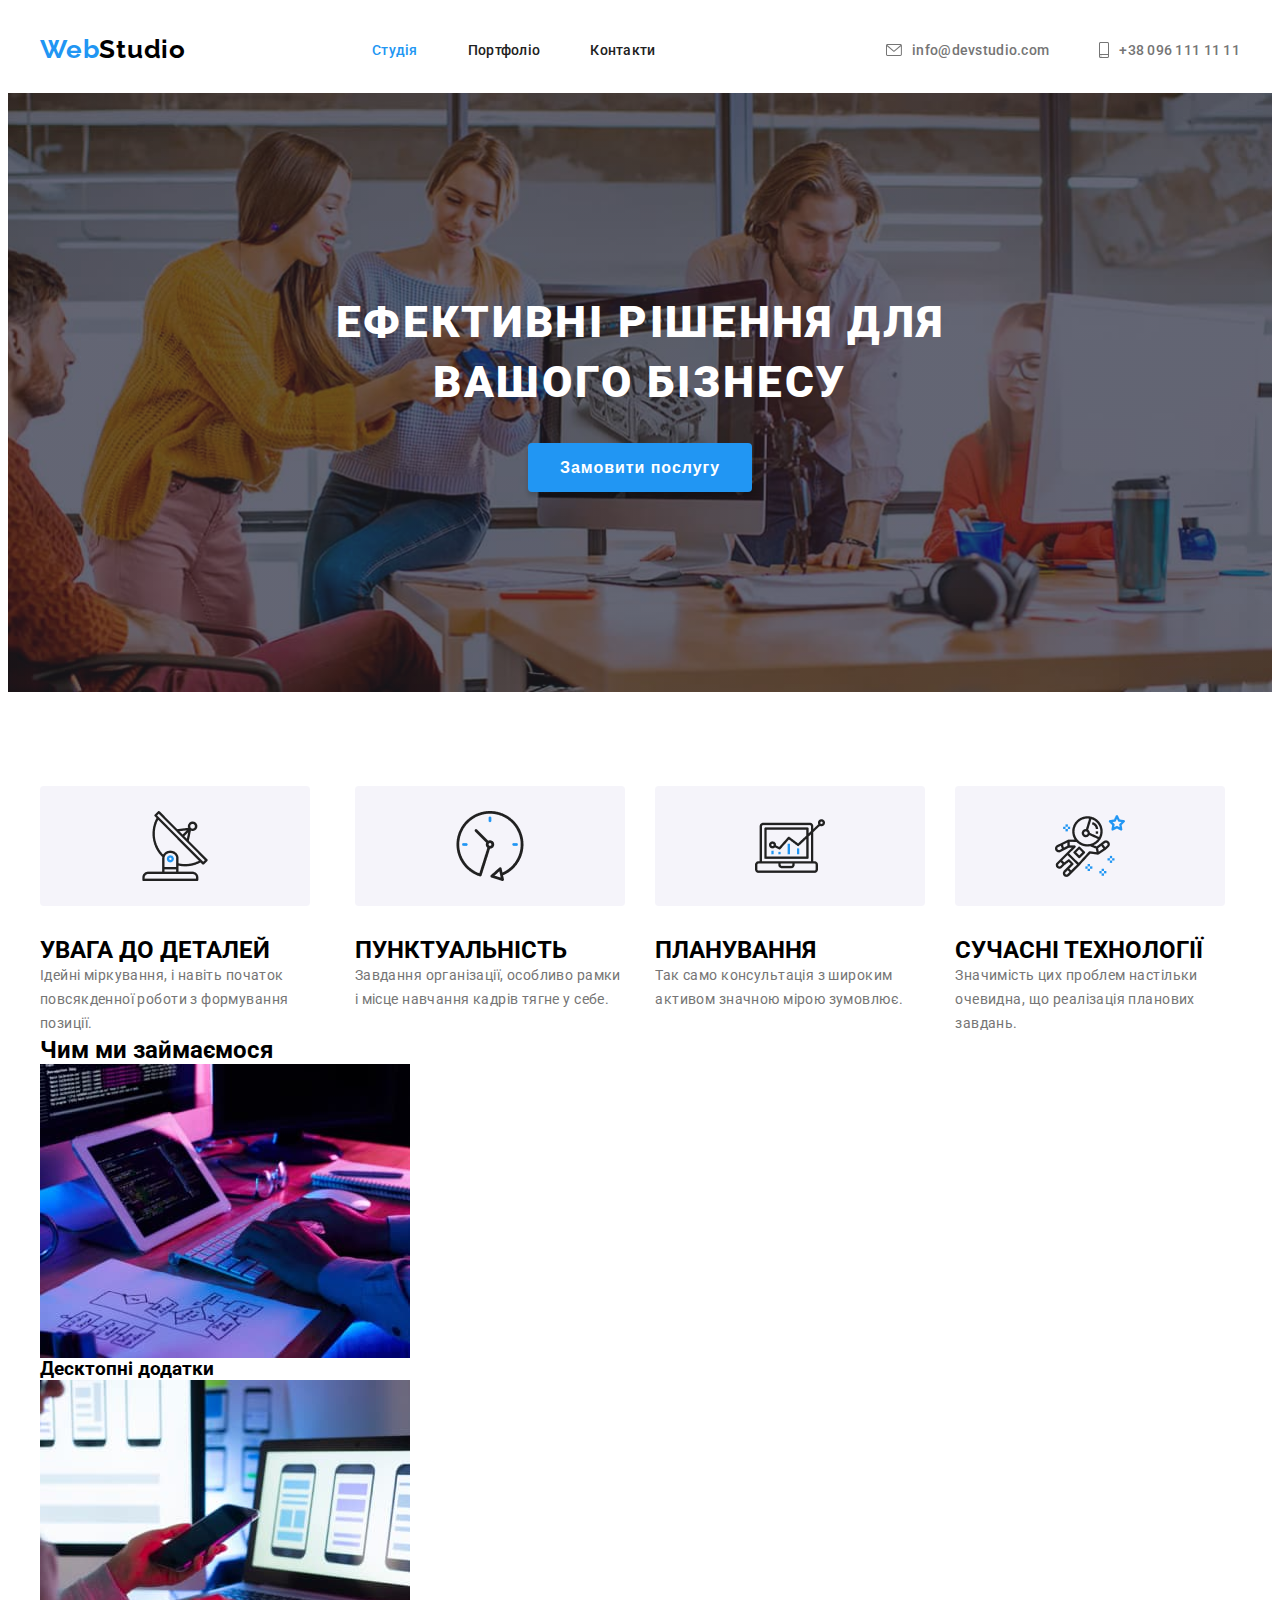
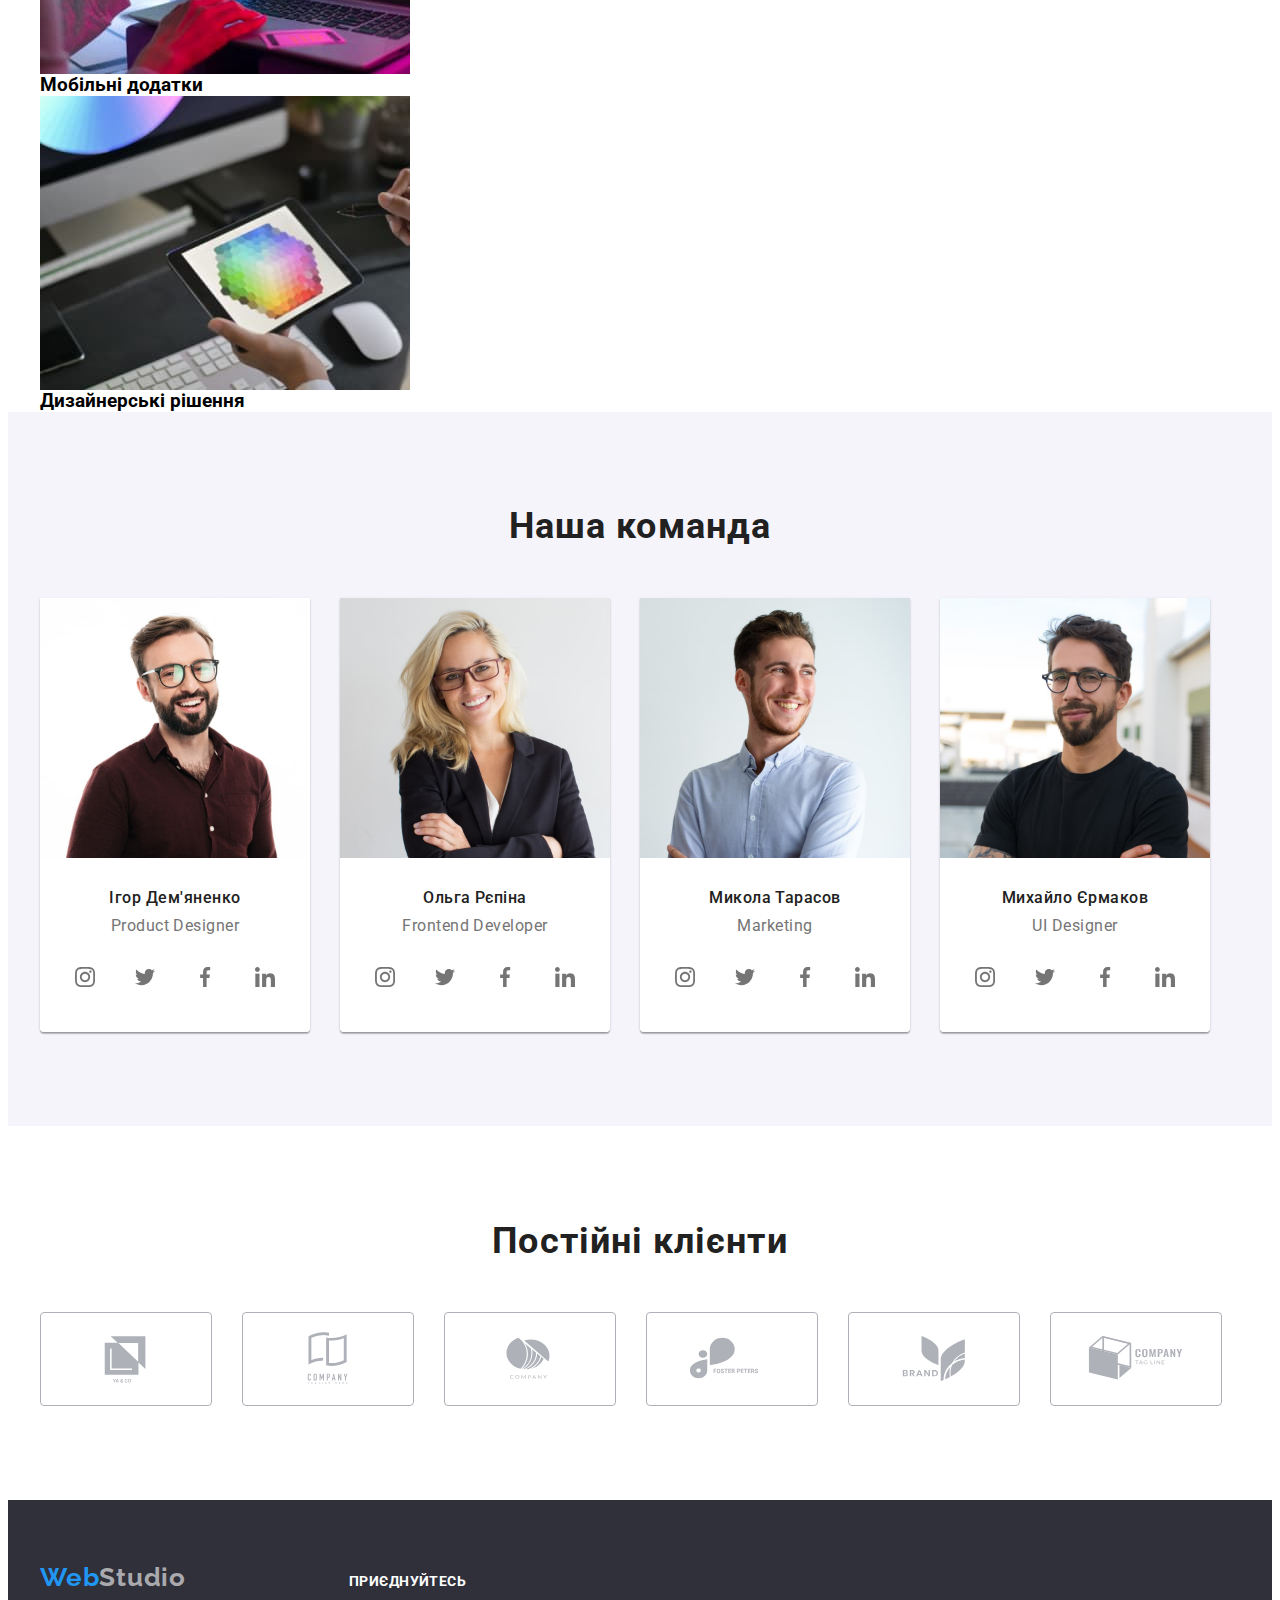
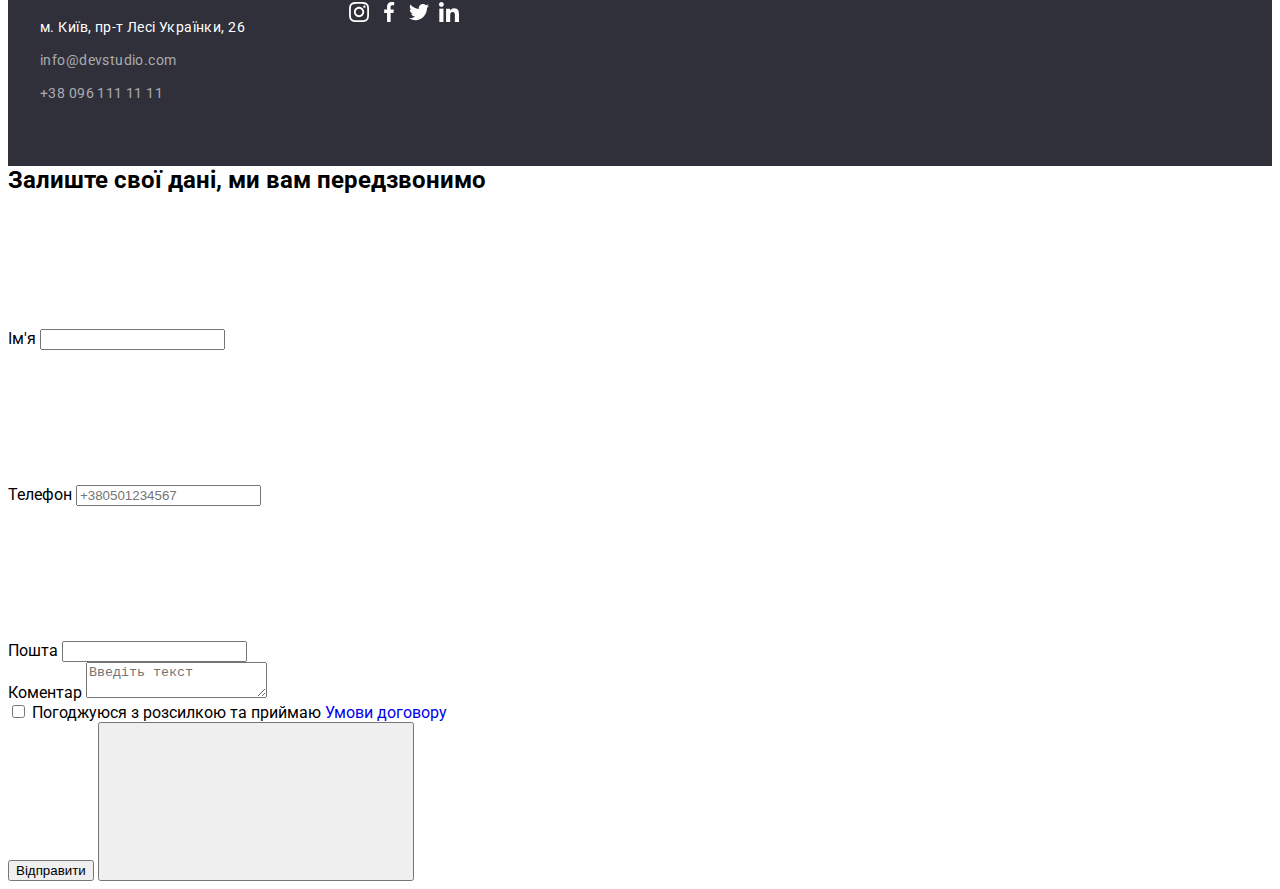
==== commit 62bea8cb: "gg" ====
--- a/index.html
+++ b/index.html
@@ -93,30 +93,38 @@
   </div>
    </section>
    <!-- секція Чим ми займаємося -->
-   <section class="services">
-    <div class="container"> 
-    <h2 class="services__title">Чим ми займаємося</h2>
-    <ul class="services__list">
-      
-      
-<div class="services__container">
-    <div class="services__item">
-        <img src="./img/pc.jpg" alt="Десктопні додатки">
-        <div class="services__label">ДЕСКТОПНІ ДОДАТКИ</div>
-    </div>
-    <div class="services__item">
-        <img src="./img/phoneandpc.jpg" alt="Мобільні додатки">
-        <div class="services__label">МОБІЛЬНІ ДОДАТКИ</div>
-    </div>
-    <div class="services__item">
-        <img src="./img/design.jpg" alt="Дизайнерські рішення">
-        <div class="services__label">ДИЗАЙНЕРСЬКІ РІШЕННЯ</div>
-    </div>
-</div>
-
-  </ul>
-</div>
-   </section>
+     <section class="work">
+      <div class="container">
+        <h2 class="work__title">Чим ми займаємося</h2>
+        <ul class="work__list">
+          <li class="work__item">
+            <picture>
+            
+              <img src="./img/pc.jpg" alt="pc" class="work-images" />
+           
+            <div class="work__wrap">
+              <h3 class="work__deck">Десктопні додатки</h3>
+            </div>
+          </li>
+          <li class="work__item">
+           
+              <img src="./img/phoneandpc.jpg" alt="phoneandpc" class="work__images" />
+            
+            <div class="work__wrap">
+              <h3 class="work__deck">Мобільні додатки</h3>
+            </div>
+          </li>
+          <li class="work__item">
+            
+              <img src="./img/design.jpg" alt="design" class="work__images" />
+          
+            <div class="work__wrap">
+              <h3 class="work__deck">Дизайнерські рішення</h3>
+            </div>
+          </li>
+        </ul>
+      </div>
+    </section>
 
 <section class="team">
   <div class="container">
@@ -325,7 +333,7 @@
 <footer class="footer">
   <div class="container footer__container">
 <div class="footer__div">
-  <a href="./index.html" class="footer__logo"><span class="footer__color">Web</span>Studio</a>
+  <a href="./index.html" class="footer__logo"><span class="footer__color">Web</span><span class="footer__studio">Studio</span></a>
   <address class="footer__address">
   <a class="footer__linke" href="./index.html/https://www.google.com/maps/d/viewer?mid=10uSM3H-mIU3GznYo2szRIEphczw&hl=en_US&ll=50.42732700000001%2C30.538092&z=17" target="_blank">м. Київ, пр-т Лесі Українки, 26</a>
   <ul class="footer__list">
